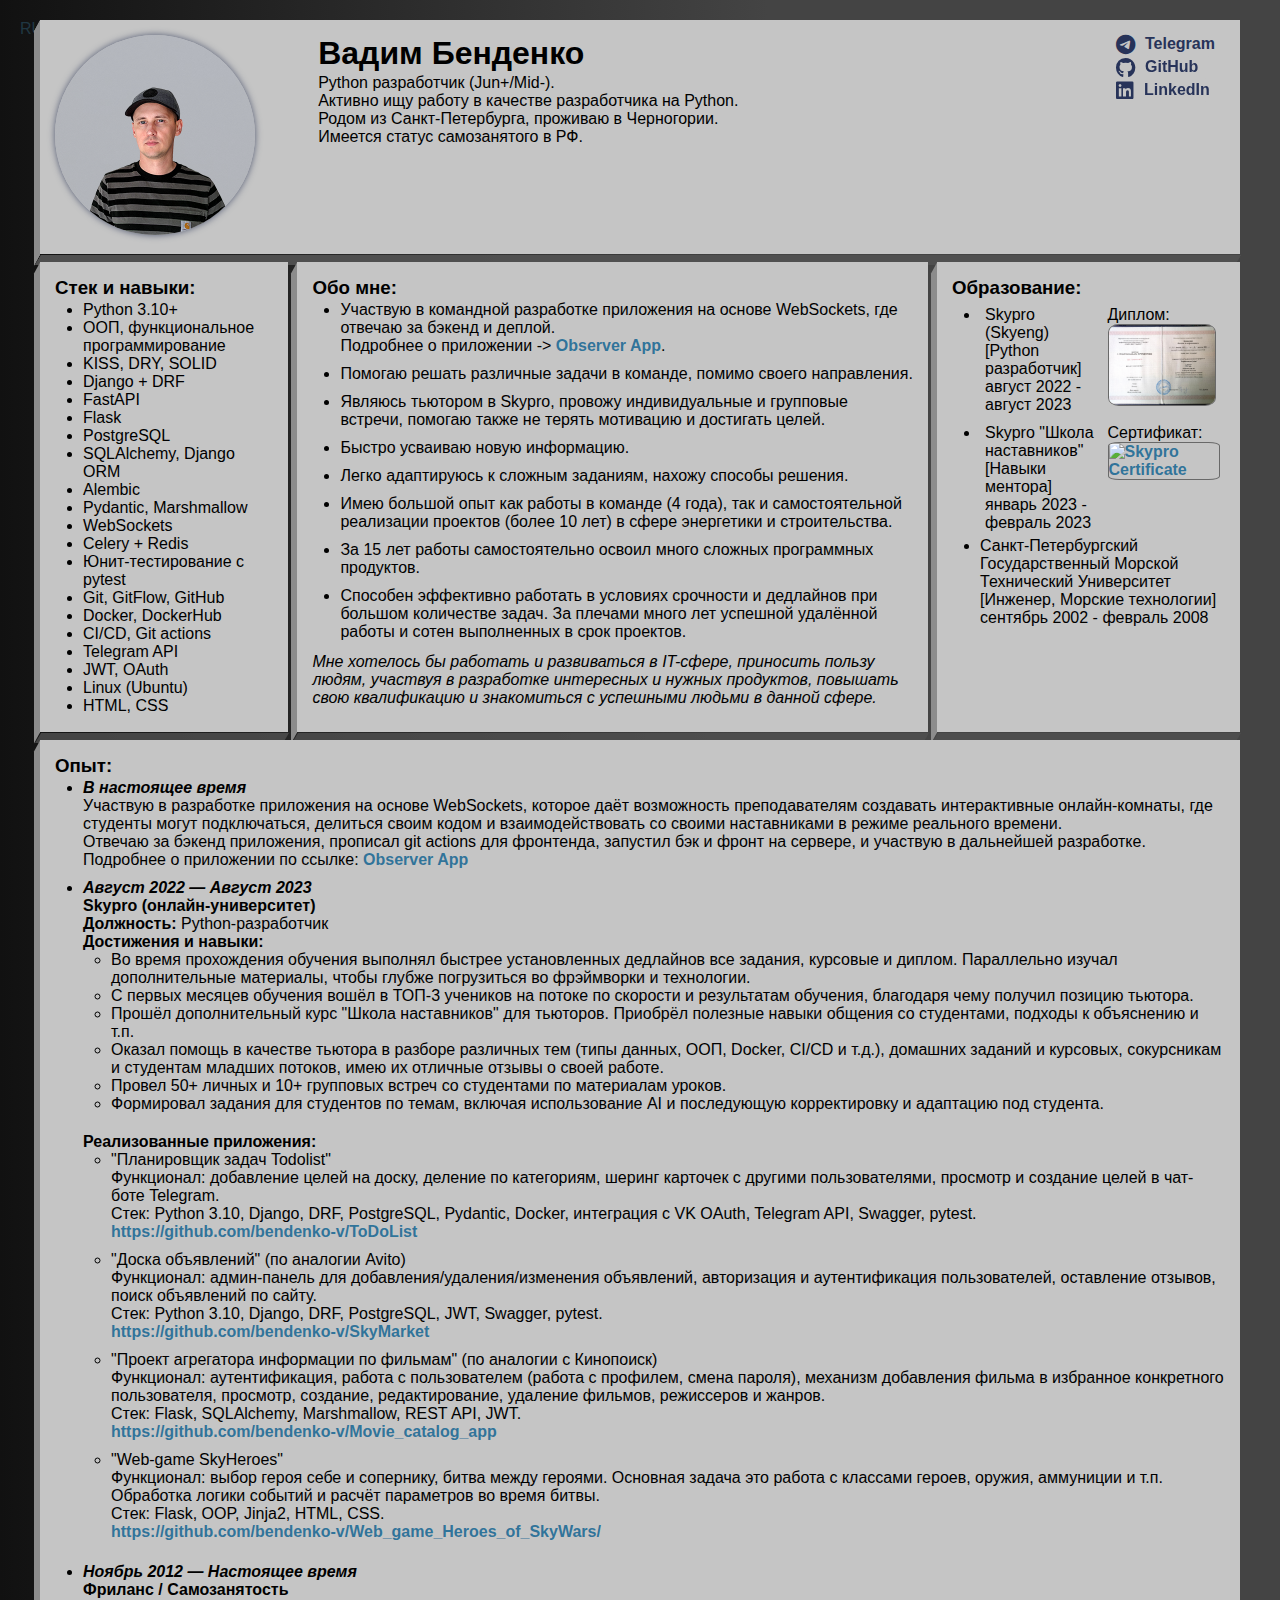
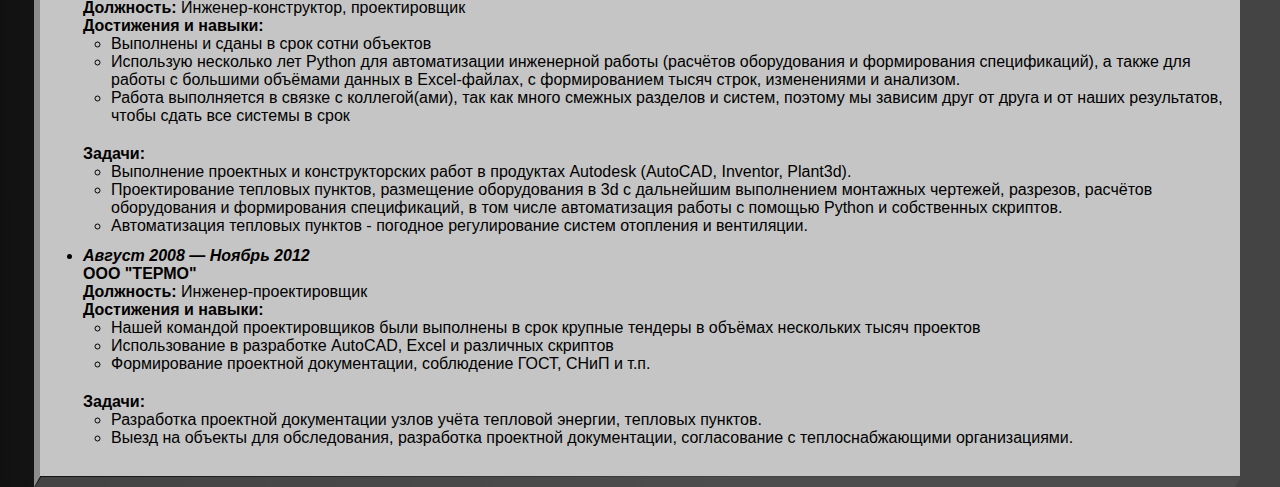
==== index.html @ cf22475b "Some changes" ====
<!DOCTYPE html>
<html lang="ru">
<head>
    <meta charset="UTF-8">
    <meta name="viewport" content="width=device-width, initial-scale=1.0">
    <link rel="stylesheet" href="https://cdnjs.cloudflare.com/ajax/libs/font-awesome/6.4.2/css/all.min.css">
    <link rel="stylesheet" href="static/styles.css">
    <title>Резюме / Вадим Бенденко</title>
</head>
<body>
<div class="language-links">
    RU | <a href="index_en.html">EN</a>
</div>
<div style="height: 20px"></div>
<div class="container">
    <div class="row">
        <div class="box photo">
            <img src="ava.png" class="round-photo" alt="Avatar">
        </div>
        <div class="box name">
            <h1>Вадим Бенденко</h1>
            <p>
                Python разработчик (Jun+/Mid-).<br>
                Активно ищу работу в качестве разработчика на Python.<br>
                Родом из Санкт-Петербурга, проживаю в Черногории.<br>
                Имеется статус самозанятого в РФ.
            </p>
        </div>
        <div class="box contacts">
            <a href="https://t.me/smopuim" class="link_style">
                <i class="fab fa-telegram"></i><span>Telegram</span>
                <svg viewBox="0 2 63 37">
                    <path d="M6.9739 30.8153H63.0244C65.5269 30.8152 75.5358 -3.68471 35.4998 2.81531C-16.1598 11.2025 0.894099 33.9766 26.9922 34.3153C104.062 35.3153 54.5169 -6.68469 23.489 9.31527"/>
                </svg>
            </a>
            <a href="https://github.com/bendenko-v" class="link_style">
                <i class="fab fa-github"></i><span>GitHub</span>
                <svg viewBox="0 2 68 38">
                    <path d="M6.9739 30.8153H63.0244C65.5269 30.8152 75.5358 -3.68471 35.4998 2.81531C-16.1598 11.2025 0.894099 33.9766 26.9922 34.3153C104.062 35.3153 54.5169 -6.68469 23.489 9.31527"/>
                </svg>
            </a>
            <a href="https://linkedin.com/in/vadim-bendenko" class="link_style">
                <i class="fab fa-linkedin"></i><span>LinkedIn</span>
                <svg viewBox="0 2 68 38">
                    <path d="M6.9739 30.8153H63.0244C65.5269 30.8152 75.5358 -3.68471 35.4998 2.81531C-16.1598 11.2025 0.894099 33.9766 26.9922 34.3153C104.062 35.3153 54.5169 -6.68469 23.489 9.31527"/>
                </svg>
            </a>
        </div>
    </div>
    <div class="row">
        <div class="box_separate" style="flex: 20%">
            <h3>Стек и навыки:</h3>
            <ul>
                <li>Python 3.10+</li>
                <li>ООП, функциональное программирование</li>
                <li>KISS, DRY, SOLID</li>
                <li>Django + DRF</li>
                <li>FastAPI</li>
                <li>Flask</li>
                <li>PostgreSQL</li>
                <li>SQLAlchemy, Django ORM</li>
                <li>Alembic</li>
                <li>Pydantic, Marshmallow</li>
                <li>WebSockets</li>
                <li>Celery + Redis</li>
                <li>Юнит-тестирование с pytest</li>
                <li>Git, GitFlow, GitHub</li>
                <li>Docker, DockerHub</li>
                <li>CI/CD, Git actions</li>
                <li>Telegram API</li>
                <li>JWT, OAuth</li>
                <li>Linux (Ubuntu)</li>
                <li>HTML, CSS</li>
            </ul>
        </div>
        <div class="box_separate" style="flex: 55%">
            <h3>Обо мне:</h3>
            <ul>
                <li class="li_padding">
                    Участвую в командной разработке приложения на основе WebSockets, где отвечаю за бэкенд и деплой.<br>
                    Подробнее о приложении -> <a href="https://observer-app.pro/">Observer App</a>.
                </li>
                <li class="li_padding">
                    Помогаю решать различные задачи в команде, помимо своего направления.
                </li>
                <li class="li_padding">
                    Являюсь тьютором в Skypro, провожу индивидуальные и групповые встречи, помогаю также не терять
                    мотивацию и достигать целей.
                </li>
                <li class="li_padding">
                    Быстро усваиваю новую информацию.
                </li>
                <li class="li_padding">
                    Легко адаптируюсь к сложным заданиям, нахожу способы решения.
                </li>
                <li class="li_padding">
                    Имею большой опыт как работы в команде (4 года), так и самостоятельной реализации проектов (более 10
                    лет) в сфере энергетики и строительства.
                </li>
                <li class="li_padding">
                    За 15 лет работы самостоятельно освоил много сложных программных продуктов.
                </li>
                <li class="li_padding">
                    Способен эффективно работать в условиях срочности и дедлайнов при большом количестве задач. За
                    плечами много лет успешной удалённой работы и сотен выполненных в срок проектов.
                </li>
            </ul>
            <em>
                Мне хотелось бы работать и развиваться в IT-сфере, приносить пользу людям, участвуя в
                разработке интересных и нужных продуктов, повышать свою квалификацию и знакомиться с
                успешными людьми в данной сфере.
            </em>
        </div>
        <div class="box_separate" style="flex: 25%">
            <h3>Образование:</h3>
            <ul>
                <li>
                    <div class="row">
                        <div class="box_info">
                            Skypro (Skyeng)<br>[Python разработчик]<br>август 2022 - август 2023
                        </div>
                        <div class="box_info">
                            Диплом:<br>
                            <a href="Skypro_diploma.jpg">
                                <img class="image_container" src="Skypro_diploma.jpg" height="80" alt="Skypro Diploma">
                            </a>
                        </div>
                    </div>
                </li>
                <li>
                    <div class="row">
                        <div class="box_info">
                            Skypro "Школа наставников"<br>[Навыки ментора]<br>январь 2023 - февраль 2023
                        </div>
                        <div class="box_info">
                            Сертификат:<br>
                            <a href="https://skills-s3-prod.s3.eu-central-1.amazonaws.com/d4e0fc65d988daeaf043a4cd13c93b96.png">
                                <img class="image_container"
                                     src="https://skills-s3-prod.s3.eu-central-1.amazonaws.com/d4e0fc65d988daeaf043a4cd13c93b96.png"
                                     height="80" alt="Skypro Certificate">
                            </a>
                        </div>
                    </div>
                </li>
                <li>
                    Санкт-Петербургский Государственный Морской Технический Университет<br>[Инженер, Морские технологии]<br>
                    сентябрь 2002 - февраль 2008
                </li>
            </ul>
        </div>
    </div>
    <div class="row">
        <div class="box_separate">
            <h3>Опыт:</h3>
            <ul>
                <li class="li_padding">
                    <strong><em>В настоящее время</em></strong><br>
                    Участвую в разработке приложения на основе WebSockets, которое даёт возможность преподавателям
                    создавать интерактивные онлайн-комнаты, где студенты могут подключаться, делиться своим кодом и
                    взаимодействовать со своими наставниками в режиме реального времени.<br>
                    Отвечаю за бэкенд приложения, прописал git actions для фронтенда, запустил бэк и фронт на сервере,
                    и участвую в дальнейшей разработке. Подробнее о приложении по ссылке:
                    <a href="https://observer-app.pro/">Observer App</a>
                </li>
                <li class="li_padding">
                    <strong><em>Август 2022 — Август 2023</em></strong><br>
                    <strong>Skypro (онлайн-университет)</strong><br>
                    <strong>Должность:</strong> Python-разработчик<br>
                    <strong>Достижения и навыки:</strong>
                    <ul>
                        <li>
                            Во время прохождения обучения выполнял быстрее установленных дедлайнов все задания, курсовые
                            и диплом. Параллельно изучал дополнительные материалы, чтобы глубже погрузиться во
                            фрэймворки и технологии.
                        </li>
                        <li>
                            С первых месяцев обучения вошёл в ТОП-3 учеников на потоке по скорости и результатам
                            обучения, благодаря чему получил позицию тьютора.
                        </li>
                        <li>
                            Прошёл дополнительный курс "Школа наставников" для тьюторов. Приобрёл полезные навыки
                            общения со студентами, подходы к объяснению и т.п.
                        </li>
                        <li>
                            Оказал помощь в качестве тьютора в разборе различных тем (типы данных, ООП, Docker, CI/CD и
                            т.д.), домашних заданий и курсовых, сокурсникам и студентам младших потоков, имею их
                            отличные отзывы о своей работе.
                        </li>
                        <li>
                            Провел 50+ личных и 10+ групповых встреч со студентами по материалам уроков.
                        </li>
                        <li>
                            Формировал задания для студентов по темам, включая использование AI и последующую
                            корректировку и адаптацию под студента.
                        </li>
                    </ul>
                    <br>
                    <strong>Реализованные приложения:</strong>
                    <ul>
                        <li class="li_padding">"Планировщик задач Todolist"<br>
                            Функционал: добавление целей на доску, деление по категориям, шеринг карточек с
                            другими пользователями, просмотр и создание целей в чат-боте Telegram.<br>
                            Стек: Python 3.10, Django, DRF, PostgreSQL, Pydantic, Docker, интеграция с VK OAuth,
                            Telegram API, Swagger, pytest.<br>
                            <a href="https://github.com/bendenko-v/ToDoList">https://github.com/bendenko-v/ToDoList</a>
                        </li>
                        <li class="li_padding">"Доска объявлений" (по аналогии Avito)<br>
                            Функционал: админ-панель для добавления/удаления/изменения объявлений, авторизация
                            и аутентификация пользователей, оставление отзывов, поиск объявлений по сайту.<br>
                            Стек: Python 3.10, Django, DRF, PostgreSQL, JWT, Swagger, pytest.<br>
                            <a href="https://github.com/bendenko-v/SkyMarket">https://github.com/bendenko-v/SkyMarket</a>
                        </li>
                        <li class="li_padding">"Проект агрегатора информации по фильмам" (по аналогии с Кинопоиск)<br>
                            Функционал: аутентификация, работа с пользователем (работа с профилем, смена пароля),
                            механизм добавления фильма в избранное конкретного пользователя, просмотр, создание,
                            редактирование, удаление фильмов, режиссеров и жанров.<br>
                            Стек: Flask, SQLAlchemy, Marshmallow, REST API, JWT.<br>
                            <a href="https://github.com/bendenko-v/Movie_catalog_app">https://github.com/bendenko-v/Movie_catalog_app</a>
                        </li>
                        <li class="li_padding">"Web-game SkyHeroes"<br>
                            Функционал: выбор героя себе и сопернику, битва между героями. Основная задача это работа с
                            классами героев, оружия, аммуниции и т.п. Обработка логики событий и расчёт параметров во
                            время битвы.<br>
                            Стек: Flask, OOP, Jinja2, HTML, CSS.<br>
                            <a href="https://github.com/bendenko-v/Web_game_Heroes_of_SkyWars/">https://github.com/bendenko-v/Web_game_Heroes_of_SkyWars/</a>
                        </li>
                    </ul>
                </li>
                <li class="li_padding">
                    <strong><em>Ноябрь 2012 — Настоящее время</em></strong><br>
                    <strong>Фриланс / Самозанятость</strong><br>
                    <strong>Должность:</strong> Инженер-конструктор, проектировщик<br>
                    <strong>Достижения и навыки:</strong>
                    <ul>
                        <li>
                            Выполнены и сданы в срок сотни объектов
                        </li>
                        <li>
                            Использую несколько лет Python для автоматизации инженерной работы (расчётов оборудования и
                            формирования спецификаций), а также для работы с большими объёмами данных в Excel-файлах, с
                            формированием тысяч строк, изменениями и анализом.
                        </li>
                        <li>
                            Работа выполняется в связке с коллегой(ами), так как много смежных разделов и систем,
                            поэтому мы зависим друг от друга и от наших результатов, чтобы сдать все системы в срок
                        </li>
                    </ul>
                    <br>
                    <strong>Задачи:</strong>
                    <ul>
                        <li>
                            Выполнение проектных и конструкторских работ в продуктах Autodesk (AutoCAD, Inventor,
                            Plant3d).
                        </li>
                        <li>
                            Проектирование тепловых пунктов, размещение оборудования в 3d с дальнейшим
                            выполнением монтажных чертежей, разрезов, расчётов оборудования и формирования
                            спецификаций, в том числе автоматизация работы с помощью Python и собственных
                            скриптов.
                        </li>
                        <li>
                            Автоматизация тепловых пунктов - погодное регулирование систем отопления и
                            вентиляции.
                        </li>
                    </ul>
                </li>
                <li class="li_padding">
                    <strong><em>Август 2008 — Ноябрь 2012</em></strong><br>
                    <strong>ООО "ТЕРМО"</strong><br>
                    <strong>Должность:</strong> Инженер-проектировщик<br>
                    <strong>Достижения и навыки:</strong>
                    <ul>
                        <li>
                            Нашей командой проектировщиков были выполнены в срок крупные тендеры в объёмах нескольких
                            тысяч проектов
                        </li>
                        <li>
                            Использование в разработке AutoCAD, Excel и различных скриптов
                        </li>
                        <li>
                            Формирование проектной документации, соблюдение ГОСТ, СНиП и т.п.
                        </li>
                    </ul>
                    <br>
                    <strong>Задачи:</strong>
                    <ul>
                        <li>
                            Разработка проектной документации узлов учёта тепловой энергии, тепловых пунктов.
                        </li>
                        <li>
                            Выезд на объекты для обследования, разработка проектной документации, согласование с
                            теплоснабжающими организациями.
                        </li>
                    </ul>
                </li>
            </ul>
        </div>
    </div>
    <!--    <div class="row">-->
    <!--        <div class="box_separate">1</div>-->
    <!--        <div class="box_separate">2</div>-->
    <!--        <div class="box_separate">3</div>-->
    <!--        <div class="box_separate">4</div>-->
    <!--    </div>-->
</div>
</body>
</html>
---- static/styles.css ----
html, body {
    height: 100%;
    margin: 0;
    padding: 0;
}

body {
    background-image: linear-gradient(0.25turn, #111111 0%, #444444 60%);
    font-family: 'Roboto', sans-serif;
}

body > * {
    flex: 1;
    height: 100%;
}

h1, h2, h3, p, ul {
    margin: 0;
    padding-bottom: 2px;
}

a {
    text-decoration: none;
    color: rgba(7, 94, 143, 0.8);
    font-weight: bold;
}

li {
    margin-left: -12px;
}

.li_padding {
    padding-bottom: 10px;
}

.container {
    display: flex;
    flex-direction: column;
    width: 1200px;
    margin: 0 auto;
    row-gap: 8px;
}

.row {
    display: flex;
    position: relative;
}

/* Create the 3D shadow effect using box shadows */
.box::before, .box_separate::before {
    position: absolute;
    width: 6px;
    margin-top: 6px;
    top: 0;
    left: -6px;
    background: #8c8c8c;
    content: "";
    display: block;
    transform: skew(0deg, -61deg);
    height: 100%;
}

.box:after, .box_separate:after {
    position: absolute;
    width: 100%;
    margin-top: 0;
    bottom: -11px;
    left: -2px;
    background: rgba(80, 80, 80, 0.8);
    content: "";
    display: block;
    transform: skew(-31deg, 0deg);
    height: 10px;
}

/* Adjust the brightness on hover */
.box:hover::before,
.box_separate:hover::before,
.box:hover:after,
.box_separate:hover:after {
    filter: brightness(1.2);
}

/* Style the boxes */
.box {
    flex: 1;
    padding: 15px;
    background-color: rgb(197, 197, 197);
}

.box_separate {
    flex: 1;
    padding: 15px;
    margin-right: 9px;
    background-color: rgb(197, 197, 197);
    position: relative;
}

.row .box_separate:last-child {
    margin-right: 0;
}

.box_info {
    flex: 1;
    padding: 5px;
    background-color: rgb(197, 197, 197);
}

.photo {
    flex: 20%;
}

.name {
    flex: 65%;
}

.round-photo {
    border-radius: 50%;
    width: 200px;
    height: 200px;
    box-shadow: 0 0 7px rgb(79, 87, 112);
    transition: filter 0.3s;
}

.round-photo:hover {
    filter: drop-shadow(3px 3px 7px rgba(75, 75, 75, 0.8));
}

.contacts a {
    display: flex;
    text-decoration: none;
    color: rgb(39, 51, 89);
    font-weight: bold;
    text-align: left;
    position: relative;
    margin: 0 var(--spacing, 0px);
    transition: margin .25s;
}

.link_style i {
    margin: 0 10px 3px;
    font-size: 20px;
}

.link_style span {
    display: inline-block;
    width: 80px;
}

svg {
    width: 90px;
    height: 40px;
    position: absolute;
    left: 50%;
    bottom: 0;
    transform: translate(-40%, 7px) translateZ(0);
    fill: none;
    stroke: var(--stroke, rgb(197, 197, 197));
    stroke-linecap: round;
    stroke-width: 2px;
    stroke-dasharray: var(--offset, 69px) 278px;
    stroke-dashoffset: 361px;
    transition: stroke .25s ease var(--stroke-delay, 0s), stroke-dasharray .35s;
}

svg:hover {
    --spacing: 4px;
    --stroke: rgba(14, 58, 84, 0.8);
    --stroke-delay: .1s;
    --offset: 180px;
}

.language-links {
    position: absolute;
    color: rgba(35, 65, 80, 0.8);
    top: 20px;
    left: 20px;
}

.language-links a {
    text-decoration: none;
    color: rgba(188, 227, 255, 0.89);
}

.image_container {
    border: dimgrey solid 1px;
    border-radius: 10%;
}
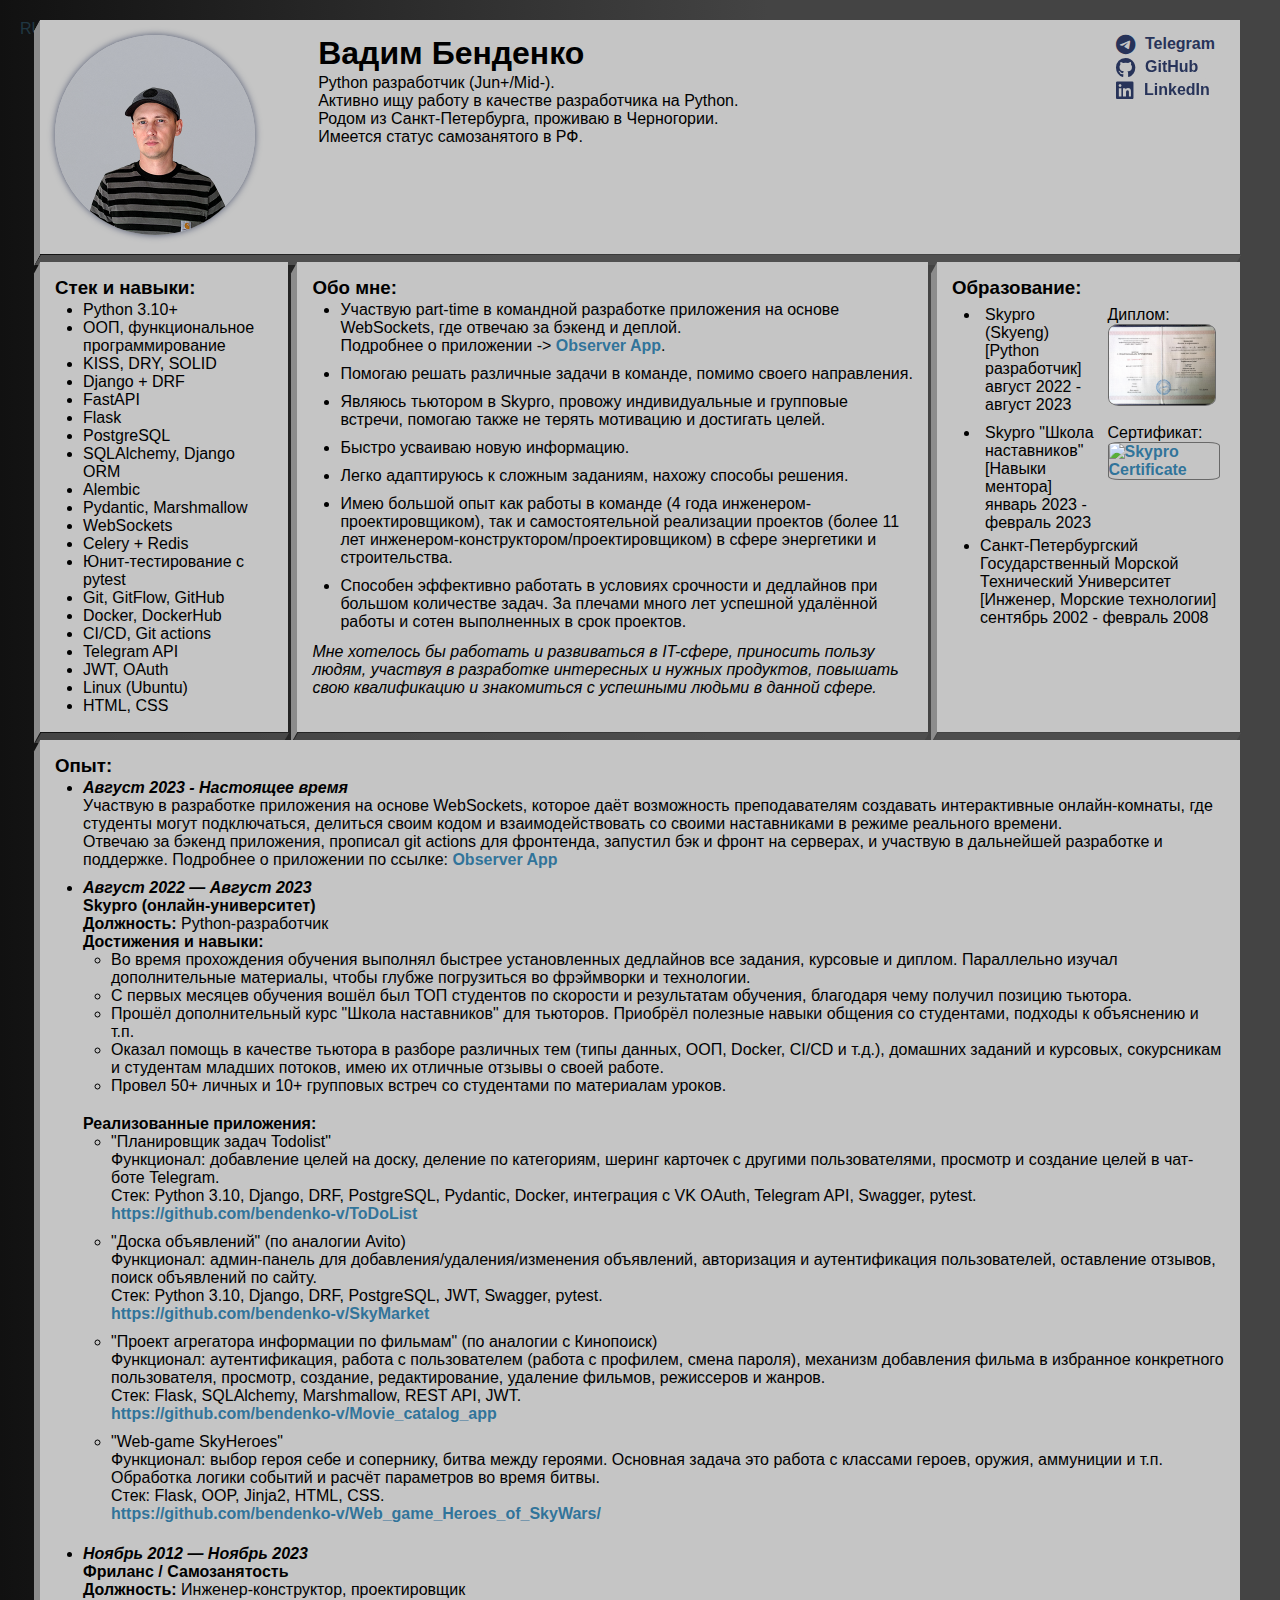
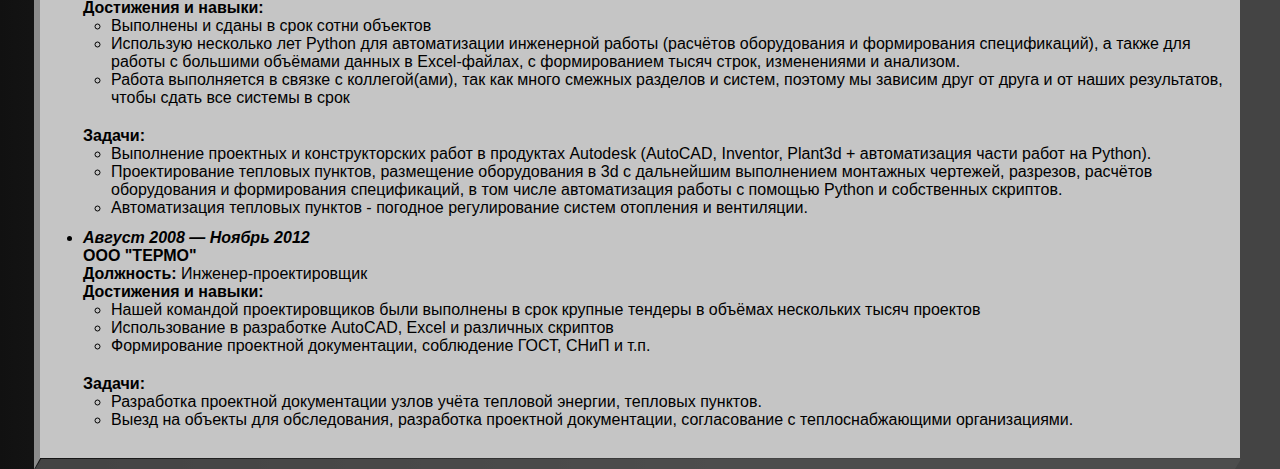
==== commit 429b313c: "Some changes" ====
--- a/index.html
+++ b/index.html
@@ -77,7 +77,7 @@
             <h3>Обо мне:</h3>
             <ul>
                 <li class="li_padding">
-                    Участвую в командной разработке приложения на основе WebSockets, где отвечаю за бэкенд и деплой.<br>
+                    Участвую part-time в командной разработке приложения на основе WebSockets, где отвечаю за бэкенд и деплой.<br>
                     Подробнее о приложении -> <a href="https://observer-app.pro/">Observer App</a>.
                 </li>
                 <li class="li_padding">
@@ -94,11 +94,8 @@
                     Легко адаптируюсь к сложным заданиям, нахожу способы решения.
                 </li>
                 <li class="li_padding">
-                    Имею большой опыт как работы в команде (4 года), так и самостоятельной реализации проектов (более 10
-                    лет) в сфере энергетики и строительства.
-                </li>
-                <li class="li_padding">
-                    За 15 лет работы самостоятельно освоил много сложных программных продуктов.
+                    Имею большой опыт как работы в команде (4 года инженером-проектировщиком), так и самостоятельной реализации проектов (более 11
+                    лет инженером-конструктором/проектировщиком) в сфере энергетики и строительства.
                 </li>
                 <li class="li_padding">
                     Способен эффективно работать в условиях срочности и дедлайнов при большом количестве задач. За
@@ -154,12 +151,12 @@
             <h3>Опыт:</h3>
             <ul>
                 <li class="li_padding">
-                    <strong><em>В настоящее время</em></strong><br>
+                    <strong><em>Август 2023 - Настоящее время</em></strong><br>
                     Участвую в разработке приложения на основе WebSockets, которое даёт возможность преподавателям
                     создавать интерактивные онлайн-комнаты, где студенты могут подключаться, делиться своим кодом и
                     взаимодействовать со своими наставниками в режиме реального времени.<br>
-                    Отвечаю за бэкенд приложения, прописал git actions для фронтенда, запустил бэк и фронт на сервере,
-                    и участвую в дальнейшей разработке. Подробнее о приложении по ссылке:
+                    Отвечаю за бэкенд приложения, прописал git actions для фронтенда, запустил бэк и фронт на серверах,
+                    и участвую в дальнейшей разработке и поддержке. Подробнее о приложении по ссылке:
                     <a href="https://observer-app.pro/">Observer App</a>
                 </li>
                 <li class="li_padding">
@@ -174,7 +171,7 @@
                             фрэймворки и технологии.
                         </li>
                         <li>
-                            С первых месяцев обучения вошёл в ТОП-3 учеников на потоке по скорости и результатам
+                            С первых месяцев обучения вошёл был ТОП студентов по скорости и результатам
                             обучения, благодаря чему получил позицию тьютора.
                         </li>
                         <li>
@@ -188,10 +185,6 @@
                         </li>
                         <li>
                             Провел 50+ личных и 10+ групповых встреч со студентами по материалам уроков.
-                        </li>
-                        <li>
-                            Формировал задания для студентов по темам, включая использование AI и последующую
-                            корректировку и адаптацию под студента.
                         </li>
                     </ul>
                     <br>
@@ -227,7 +220,7 @@
                     </ul>
                 </li>
                 <li class="li_padding">
-                    <strong><em>Ноябрь 2012 — Настоящее время</em></strong><br>
+                    <strong><em>Ноябрь 2012 — Ноябрь 2023</em></strong><br>
                     <strong>Фриланс / Самозанятость</strong><br>
                     <strong>Должность:</strong> Инженер-конструктор, проектировщик<br>
                     <strong>Достижения и навыки:</strong>
@@ -250,7 +243,7 @@
                     <ul>
                         <li>
                             Выполнение проектных и конструкторских работ в продуктах Autodesk (AutoCAD, Inventor,
-                            Plant3d).
+                            Plant3d + автоматизация части работ на Python).
                         </li>
                         <li>
                             Проектирование тепловых пунктов, размещение оборудования в 3d с дальнейшим
@@ -296,12 +289,6 @@
             </ul>
         </div>
     </div>
-    <!--    <div class="row">-->
-    <!--        <div class="box_separate">1</div>-->
-    <!--        <div class="box_separate">2</div>-->
-    <!--        <div class="box_separate">3</div>-->
-    <!--        <div class="box_separate">4</div>-->
-    <!--    </div>-->
 </div>
 </body>
 </html>
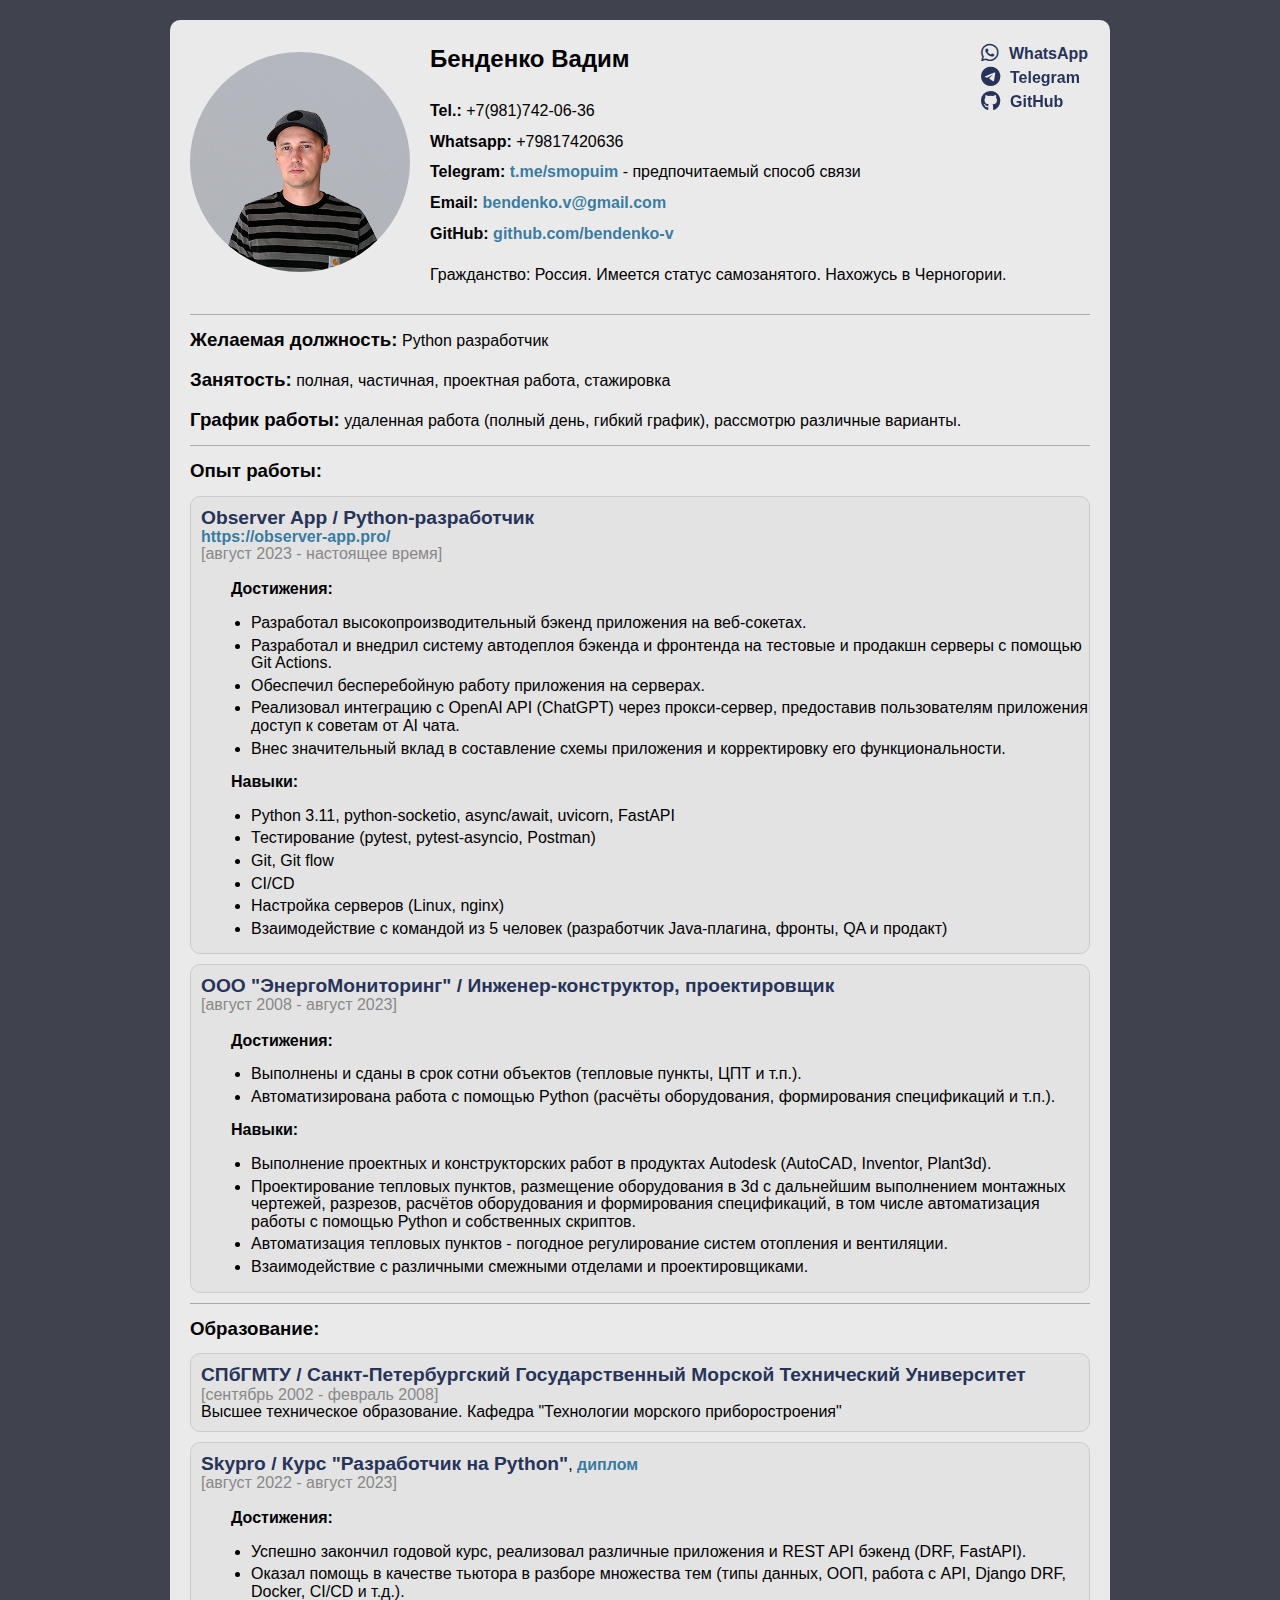
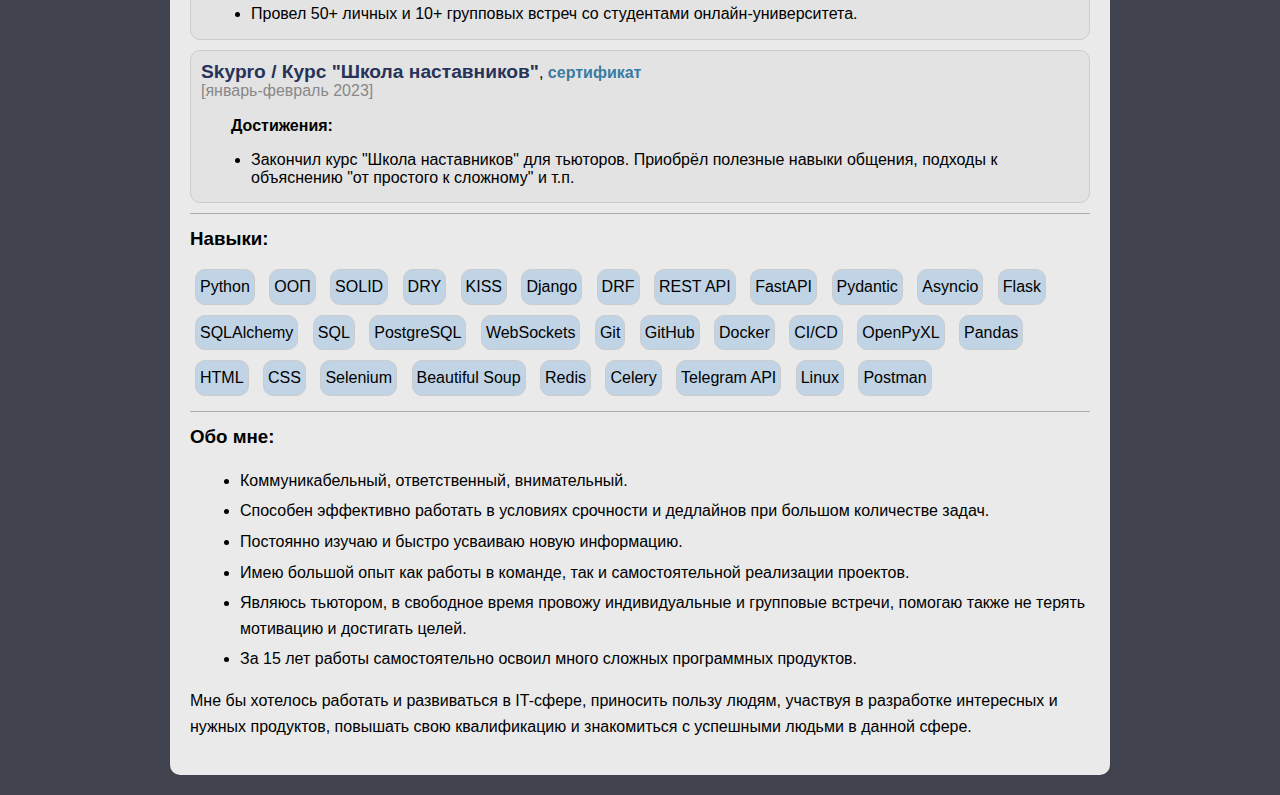
==== commit 830f6541: "CV changed" ====
--- a/index.html
+++ b/index.html
@@ -8,25 +8,31 @@
     <title>Резюме / Вадим Бенденко</title>
 </head>
 <body>
-<div class="language-links">
-    RU | <a href="index_en.html">EN</a>
-</div>
-<div style="height: 20px"></div>
 <div class="container">
-    <div class="row">
-        <div class="box photo">
-            <img src="ava.png" class="round-photo" alt="Avatar">
-        </div>
-        <div class="box name">
-            <h1>Вадим Бенденко</h1>
+    <div class="profile">
+        <img src="ava.png">
+        <div class="contact">
+            <h2><strong>Бенденко Вадим</strong></h2>
+            <ul class="info">
+                <li><strong>Tel.:</strong> +7(981)742-06-36</li>
+                <li><strong>Whatsapp:</strong> +79817420636</li>
+                <li><strong>Telegram:</strong> <a href="https://t.me/smopuim">t.me/smopuim</a> - предпочитаемый способ
+                    связи
+                </li>
+                <li><strong>Email:</strong> <a href="mailto:bendenko.v@gmail.com">bendenko.v@gmail.com</a></li>
+                <li><strong>GitHub:</strong> <a href="https://github.com/bendenko-v">github.com/bendenko-v</a></li>
+            </ul>
             <p>
-                Python разработчик (Jun+/Mid-).<br>
-                Активно ищу работу в качестве разработчика на Python.<br>
-                Родом из Санкт-Петербурга, проживаю в Черногории.<br>
-                Имеется статус самозанятого в РФ.
+                Гражданство: Россия. Имеется статус самозанятого. Нахожусь в Черногории.
             </p>
         </div>
-        <div class="box contacts">
+        <div class="contacts">
+            <a href="https://wa.me/79817420636" class="link_style">
+                <i class="fab fa-whatsapp"></i><span>WhatsApp</span>
+                <svg viewBox="0 2 63 37">
+                    <path d="M6.9739 30.8153H63.0244C65.5269 30.8152 75.5358 -3.68471 35.4998 2.81531C-16.1598 11.2025 0.894099 33.9766 26.9922 34.3153C104.062 35.3153 54.5169 -6.68469 23.489 9.31527"/>
+                </svg>
+            </a>
             <a href="https://t.me/smopuim" class="link_style">
                 <i class="fab fa-telegram"></i><span>Telegram</span>
                 <svg viewBox="0 2 63 37">
@@ -39,255 +45,157 @@
                     <path d="M6.9739 30.8153H63.0244C65.5269 30.8152 75.5358 -3.68471 35.4998 2.81531C-16.1598 11.2025 0.894099 33.9766 26.9922 34.3153C104.062 35.3153 54.5169 -6.68469 23.489 9.31527"/>
                 </svg>
             </a>
-            <a href="https://linkedin.com/in/vadim-bendenko" class="link_style">
-                <i class="fab fa-linkedin"></i><span>LinkedIn</span>
-                <svg viewBox="0 2 68 38">
-                    <path d="M6.9739 30.8153H63.0244C65.5269 30.8152 75.5358 -3.68471 35.4998 2.81531C-16.1598 11.2025 0.894099 33.9766 26.9922 34.3153C104.062 35.3153 54.5169 -6.68469 23.489 9.31527"/>
-                </svg>
-            </a>
         </div>
     </div>
-    <div class="row">
-        <div class="box_separate" style="flex: 20%">
-            <h3>Стек и навыки:</h3>
-            <ul>
-                <li>Python 3.10+</li>
-                <li>ООП, функциональное программирование</li>
-                <li>KISS, DRY, SOLID</li>
-                <li>Django + DRF</li>
-                <li>FastAPI</li>
-                <li>Flask</li>
-                <li>PostgreSQL</li>
-                <li>SQLAlchemy, Django ORM</li>
-                <li>Alembic</li>
-                <li>Pydantic, Marshmallow</li>
-                <li>WebSockets</li>
-                <li>Celery + Redis</li>
-                <li>Юнит-тестирование с pytest</li>
-                <li>Git, GitFlow, GitHub</li>
-                <li>Docker, DockerHub</li>
-                <li>CI/CD, Git actions</li>
-                <li>Telegram API</li>
-                <li>JWT, OAuth</li>
-                <li>Linux (Ubuntu)</li>
-                <li>HTML, CSS</li>
-            </ul>
-        </div>
-        <div class="box_separate" style="flex: 55%">
-            <h3>Обо мне:</h3>
-            <ul>
-                <li class="li_padding">
-                    Участвую part-time в командной разработке приложения на основе WebSockets, где отвечаю за бэкенд и деплой.<br>
-                    Подробнее о приложении -> <a href="https://observer-app.pro/">Observer App</a>.
-                </li>
-                <li class="li_padding">
-                    Помогаю решать различные задачи в команде, помимо своего направления.
-                </li>
-                <li class="li_padding">
-                    Являюсь тьютором в Skypro, провожу индивидуальные и групповые встречи, помогаю также не терять
-                    мотивацию и достигать целей.
-                </li>
-                <li class="li_padding">
-                    Быстро усваиваю новую информацию.
-                </li>
-                <li class="li_padding">
-                    Легко адаптируюсь к сложным заданиям, нахожу способы решения.
-                </li>
-                <li class="li_padding">
-                    Имею большой опыт как работы в команде (4 года инженером-проектировщиком), так и самостоятельной реализации проектов (более 11
-                    лет инженером-конструктором/проектировщиком) в сфере энергетики и строительства.
-                </li>
-                <li class="li_padding">
-                    Способен эффективно работать в условиях срочности и дедлайнов при большом количестве задач. За
-                    плечами много лет успешной удалённой работы и сотен выполненных в срок проектов.
-                </li>
-            </ul>
-            <em>
-                Мне хотелось бы работать и развиваться в IT-сфере, приносить пользу людям, участвуя в
-                разработке интересных и нужных продуктов, повышать свою квалификацию и знакомиться с
-                успешными людьми в данной сфере.
-            </em>
-        </div>
-        <div class="box_separate" style="flex: 25%">
-            <h3>Образование:</h3>
-            <ul>
-                <li>
-                    <div class="row">
-                        <div class="box_info">
-                            Skypro (Skyeng)<br>[Python разработчик]<br>август 2022 - август 2023
-                        </div>
-                        <div class="box_info">
-                            Диплом:<br>
-                            <a href="Skypro_diploma.jpg">
-                                <img class="image_container" src="Skypro_diploma.jpg" height="80" alt="Skypro Diploma">
-                            </a>
-                        </div>
-                    </div>
-                </li>
-                <li>
-                    <div class="row">
-                        <div class="box_info">
-                            Skypro "Школа наставников"<br>[Навыки ментора]<br>январь 2023 - февраль 2023
-                        </div>
-                        <div class="box_info">
-                            Сертификат:<br>
-                            <a href="https://skills-s3-prod.s3.eu-central-1.amazonaws.com/d4e0fc65d988daeaf043a4cd13c93b96.png">
-                                <img class="image_container"
-                                     src="https://skills-s3-prod.s3.eu-central-1.amazonaws.com/d4e0fc65d988daeaf043a4cd13c93b96.png"
-                                     height="80" alt="Skypro Certificate">
-                            </a>
-                        </div>
-                    </div>
-                </li>
-                <li>
-                    Санкт-Петербургский Государственный Морской Технический Университет<br>[Инженер, Морские технологии]<br>
-                    сентябрь 2002 - февраль 2008
-                </li>
-            </ul>
-        </div>
-    </div>
-    <div class="row">
-        <div class="box_separate">
-            <h3>Опыт:</h3>
-            <ul>
-                <li class="li_padding">
-                    <strong><em>Август 2023 - Настоящее время</em></strong><br>
-                    Участвую в разработке приложения на основе WebSockets, которое даёт возможность преподавателям
-                    создавать интерактивные онлайн-комнаты, где студенты могут подключаться, делиться своим кодом и
-                    взаимодействовать со своими наставниками в режиме реального времени.<br>
-                    Отвечаю за бэкенд приложения, прописал git actions для фронтенда, запустил бэк и фронт на серверах,
-                    и участвую в дальнейшей разработке и поддержке. Подробнее о приложении по ссылке:
-                    <a href="https://observer-app.pro/">Observer App</a>
-                </li>
-                <li class="li_padding">
-                    <strong><em>Август 2022 — Август 2023</em></strong><br>
-                    <strong>Skypro (онлайн-университет)</strong><br>
-                    <strong>Должность:</strong> Python-разработчик<br>
-                    <strong>Достижения и навыки:</strong>
-                    <ul>
-                        <li>
-                            Во время прохождения обучения выполнял быстрее установленных дедлайнов все задания, курсовые
-                            и диплом. Параллельно изучал дополнительные материалы, чтобы глубже погрузиться во
-                            фрэймворки и технологии.
-                        </li>
-                        <li>
-                            С первых месяцев обучения вошёл был ТОП студентов по скорости и результатам
-                            обучения, благодаря чему получил позицию тьютора.
-                        </li>
-                        <li>
-                            Прошёл дополнительный курс "Школа наставников" для тьюторов. Приобрёл полезные навыки
-                            общения со студентами, подходы к объяснению и т.п.
-                        </li>
-                        <li>
-                            Оказал помощь в качестве тьютора в разборе различных тем (типы данных, ООП, Docker, CI/CD и
-                            т.д.), домашних заданий и курсовых, сокурсникам и студентам младших потоков, имею их
-                            отличные отзывы о своей работе.
-                        </li>
-                        <li>
-                            Провел 50+ личных и 10+ групповых встреч со студентами по материалам уроков.
-                        </li>
-                    </ul>
-                    <br>
-                    <strong>Реализованные приложения:</strong>
-                    <ul>
-                        <li class="li_padding">"Планировщик задач Todolist"<br>
-                            Функционал: добавление целей на доску, деление по категориям, шеринг карточек с
-                            другими пользователями, просмотр и создание целей в чат-боте Telegram.<br>
-                            Стек: Python 3.10, Django, DRF, PostgreSQL, Pydantic, Docker, интеграция с VK OAuth,
-                            Telegram API, Swagger, pytest.<br>
-                            <a href="https://github.com/bendenko-v/ToDoList">https://github.com/bendenko-v/ToDoList</a>
-                        </li>
-                        <li class="li_padding">"Доска объявлений" (по аналогии Avito)<br>
-                            Функционал: админ-панель для добавления/удаления/изменения объявлений, авторизация
-                            и аутентификация пользователей, оставление отзывов, поиск объявлений по сайту.<br>
-                            Стек: Python 3.10, Django, DRF, PostgreSQL, JWT, Swagger, pytest.<br>
-                            <a href="https://github.com/bendenko-v/SkyMarket">https://github.com/bendenko-v/SkyMarket</a>
-                        </li>
-                        <li class="li_padding">"Проект агрегатора информации по фильмам" (по аналогии с Кинопоиск)<br>
-                            Функционал: аутентификация, работа с пользователем (работа с профилем, смена пароля),
-                            механизм добавления фильма в избранное конкретного пользователя, просмотр, создание,
-                            редактирование, удаление фильмов, режиссеров и жанров.<br>
-                            Стек: Flask, SQLAlchemy, Marshmallow, REST API, JWT.<br>
-                            <a href="https://github.com/bendenko-v/Movie_catalog_app">https://github.com/bendenko-v/Movie_catalog_app</a>
-                        </li>
-                        <li class="li_padding">"Web-game SkyHeroes"<br>
-                            Функционал: выбор героя себе и сопернику, битва между героями. Основная задача это работа с
-                            классами героев, оружия, аммуниции и т.п. Обработка логики событий и расчёт параметров во
-                            время битвы.<br>
-                            Стек: Flask, OOP, Jinja2, HTML, CSS.<br>
-                            <a href="https://github.com/bendenko-v/Web_game_Heroes_of_SkyWars/">https://github.com/bendenko-v/Web_game_Heroes_of_SkyWars/</a>
-                        </li>
-                    </ul>
-                </li>
-                <li class="li_padding">
-                    <strong><em>Ноябрь 2012 — Ноябрь 2023</em></strong><br>
-                    <strong>Фриланс / Самозанятость</strong><br>
-                    <strong>Должность:</strong> Инженер-конструктор, проектировщик<br>
-                    <strong>Достижения и навыки:</strong>
-                    <ul>
-                        <li>
-                            Выполнены и сданы в срок сотни объектов
-                        </li>
-                        <li>
-                            Использую несколько лет Python для автоматизации инженерной работы (расчётов оборудования и
-                            формирования спецификаций), а также для работы с большими объёмами данных в Excel-файлах, с
-                            формированием тысяч строк, изменениями и анализом.
-                        </li>
-                        <li>
-                            Работа выполняется в связке с коллегой(ами), так как много смежных разделов и систем,
-                            поэтому мы зависим друг от друга и от наших результатов, чтобы сдать все системы в срок
-                        </li>
-                    </ul>
-                    <br>
-                    <strong>Задачи:</strong>
-                    <ul>
-                        <li>
-                            Выполнение проектных и конструкторских работ в продуктах Autodesk (AutoCAD, Inventor,
-                            Plant3d + автоматизация части работ на Python).
-                        </li>
-                        <li>
-                            Проектирование тепловых пунктов, размещение оборудования в 3d с дальнейшим
-                            выполнением монтажных чертежей, разрезов, расчётов оборудования и формирования
-                            спецификаций, в том числе автоматизация работы с помощью Python и собственных
-                            скриптов.
-                        </li>
-                        <li>
-                            Автоматизация тепловых пунктов - погодное регулирование систем отопления и
-                            вентиляции.
-                        </li>
-                    </ul>
-                </li>
-                <li class="li_padding">
-                    <strong><em>Август 2008 — Ноябрь 2012</em></strong><br>
-                    <strong>ООО "ТЕРМО"</strong><br>
-                    <strong>Должность:</strong> Инженер-проектировщик<br>
-                    <strong>Достижения и навыки:</strong>
-                    <ul>
-                        <li>
-                            Нашей командой проектировщиков были выполнены в срок крупные тендеры в объёмах нескольких
-                            тысяч проектов
-                        </li>
-                        <li>
-                            Использование в разработке AutoCAD, Excel и различных скриптов
-                        </li>
-                        <li>
-                            Формирование проектной документации, соблюдение ГОСТ, СНиП и т.п.
-                        </li>
-                    </ul>
-                    <br>
-                    <strong>Задачи:</strong>
-                    <ul>
-                        <li>
-                            Разработка проектной документации узлов учёта тепловой энергии, тепловых пунктов.
-                        </li>
-                        <li>
-                            Выезд на объекты для обследования, разработка проектной документации, согласование с
-                            теплоснабжающими организациями.
-                        </li>
-                    </ul>
-                </li>
-            </ul>
-        </div>
+    <hr>
+    <div class="section">
+        <h3>Желаемая должность:</h3> Python разработчик
+    </div>
+    <div class="section">
+        <h3>Занятость:</h3> полная, частичная, проектная работа, стажировка
+    </div>
+    <div class="section">
+        <h3>График работы:</h3> удаленная работа (полный день, гибкий график), рассмотрю различные варианты.
+    </div>
+    <hr>
+    <div class="section">
+        <h3>Опыт работы:</h3>
+    </div>
+    <div class="section vacancy">
+        <span class="company">Observer App / Python-разработчик </span><br>
+        <a href="https://observer-app.pro/">https://observer-app.pro/</a><br>
+        <span class="date">[август 2023 - настоящее время]</span><br><br>
+        <span class="bold-text">Достижения:</span>
+        <ul>
+            <li>Разработал высокопроизводительный бэкенд приложения на веб-сокетах.
+            </li>
+            <li>Разработал и внедрил систему автодеплоя бэкенда и фронтенда на тестовые и продакшн серверы с помощью Git
+                Actions.
+            </li>
+            <li>Обеспечил бесперебойную работу приложения на серверах.</li>
+            <li>Реализовал интеграцию с OpenAI API (ChatGPT) через прокси-сервер, предоставив пользователям
+                приложения доступ к советам от AI чата.
+            </li>
+            <li>Внес значительный вклад в составление схемы приложения и корректировку его функциональности.</li>
+        </ul>
+        <span class="bold-text">Навыки:</span>
+        <ul>
+            <li>Python 3.11, python-socketio, async/await, uvicorn, FastAPI</li>
+            <li>Тестирование (pytest, pytest-asyncio, Postman)</li>
+            <li>Git, Git flow</li>
+            <li>CI/CD</li>
+            <li>Настройка серверов (Linux, nginx)</li>
+            <li>Взаимодействие с командой из 5 человек (разработчик Java-плагина, фронты, QA и продакт)
+            </li>
+        </ul>
+    </div>
+    <div class="section vacancy">
+        <span class="company">ООО "ЭнергоМониторинг" / Инженер-конструктор, проектировщик </span><br>
+        <span class="date">[август 2008 - август 2023]</span><br><br>
+        <span class="bold-text">Достижения:</span>
+        <ul>
+            <li>Выполнены и сданы в срок сотни объектов (тепловые пункты, ЦПТ и т.п.).</li>
+            <li>Автоматизирована работа с помощью Python (расчёты оборудования, формирования спецификаций и
+                т.п.).
+            </li>
+        </ul>
+        <span class="bold-text">Навыки:</span>
+        <ul>
+            <li>Выполнение проектных и конструкторских работ в продуктах Autodesk (AutoCAD, Inventor, Plant3d).</li>
+            <li>Проектирование тепловых пунктов, размещение оборудования в 3d с дальнейшим выполнением монтажных
+                чертежей, разрезов, расчётов оборудования и формирования спецификаций, в том числе автоматизация работы
+                с помощью Python и собственных скриптов.
+            </li>
+            <li>Автоматизация тепловых пунктов ‐ погодное регулирование систем отопления и вентиляции.</li>
+            <li>Взаимодействие с различными смежными отделами и проектировщиками.</li>
+        </ul>
+    </div>
+
+    <hr>
+    <div class="section">
+        <h3>Образование:</h3>
+    </div>
+    <div class="section vacancy pad-bottom">
+        <span class="company">СПбГМТУ / Санкт-Петербургский Государственный Морской Технический Университет</span><br>
+        <span class="date">[сентябрь 2002 - февраль 2008]</span><br>
+        Высшее техническое образование. Кафедра "Технологии морского приборостроения"
+    </div>
+    <div class="section vacancy">
+        <span class="company">Skурrо / Курс "Разработчик на Python"</span>,
+        <a href="Skypro_diploma.jpg">диплом</a><br>
+        <span class="date">[август 2022 - август 2023]</span><br><br>
+        <span class="bold-text">Достижения:</span>
+        <ul>
+            <li>Успешно закончил годовой курс, реализовал различные приложения и REST API бэкенд (DRF, FastAPI).</li>
+            <li>Оказал помощь в качестве тьютора в разборе множества тем (типы данных, ООП, работа с API, Django DRF,
+                Docker, CI/CD и т.д.).
+            </li>
+            <li>Провел 50+ личных и 10+ групповых встреч со студентами онлайн-университета.</li>
+        </ul>
+    </div>
+    <div class="section vacancy">
+        <span class="company">Skурrо / Курс "Школа наставников"</span>,
+        <a href="https://skills-s3-prod.s3.eu-central-1.amazonaws.com/d4e0fc65d988daeaf043a4cd13c93b96.png">сертификат</a><br>
+        <span class="date">[январь-февраль 2023]</span><br><br>
+        <span class="bold-text">Достижения:</span>
+        <ul>
+            <li>Закончил курс "Школа наставников" для тьюторов. Приобрёл полезные навыки общения, подходы
+                к объяснению "от простого к сложному" и т.п.
+            </li>
+        </ul>
+    </div>
+    <hr>
+    <div class="section">
+        <h3>Навыки:</h3>
+    </div>
+    <div class="skills">
+        <span class="skill">Python</span>
+        <span class="skill">ООП</span>
+        <span class="skill">SOLID</span>
+        <span class="skill">DRY</span>
+        <span class="skill">KISS</span>
+        <span class="skill">Django</span>
+        <span class="skill">DRF</span>
+        <span class="skill">REST API</span>
+        <span class="skill">FastAPI</span>
+        <span class="skill">Pydantic</span>
+        <span class="skill">Asyncio</span>
+        <span class="skill">Flask</span>
+        <span class="skill">SQLAlchemy</span>
+        <span class="skill">SQL</span>
+        <span class="skill">PostgreSQL</span>
+        <span class="skill">WebSockets</span>
+        <span class="skill">Git</span>
+        <span class="skill">GitHub</span>
+        <span class="skill">Docker</span>
+        <span class="skill">CI/CD</span>
+        <span class="skill">OpenPyXL</span>
+        <span class="skill">Pandas</span>
+        <span class="skill">HTML</span>
+        <span class="skill">CSS</span>
+        <span class="skill">Selenium</span>
+        <span class="skill">Beautiful Soup</span>
+        <span class="skill">Redis</span>
+        <span class="skill">Celery</span>
+        <span class="skill">Telegram API</span>
+        <span class="skill">Linux</span>
+        <span class="skill">Postman</span>
+    </div>
+    <hr>
+    <div class="section">
+        <h3>Обо мне:</h3>
+        <ul>
+            <li>Коммуникабельный, ответственный, внимательный.</li>
+            <li>Способен эффективно работать в условиях срочности и дедлайнов при большом количестве задач.</li>
+            <li>Постоянно изучаю и быстро усваиваю новую информацию.</li>
+            <li>Имею большой опыт как работы в команде, так и самостоятельной реализации проектов.</li>
+            <li>Являюсь тьютором, в свободное время провожу индивидуальные и групповые встречи, помогаю также не терять
+                мотивацию и достигать целей.
+            </li>
+            <li>За 15 лет работы самостоятельно освоил много сложных программных продуктов.</li>
+        </ul>
+        <p>Мне бы хотелось работать и развиваться в IT-сфере, приносить пользу людям, участвуя в разработке интересных и
+            нужных продуктов, повышать свою квалификацию и знакомиться с успешными людьми в данной сфере.</p>
     </div>
 </div>
 </body>
--- a/static/styles.css
+++ b/static/styles.css
@@ -1,130 +1,119 @@
-html, body {
-    height: 100%;
+body {
+    font-family: Roboto, sans-serif;
+    background-color: #40434d;
+    line-height: 1.6;
     margin: 0;
     padding: 0;
-}
-
-body {
-    background-image: linear-gradient(0.25turn, #111111 0%, #444444 60%);
-    font-family: 'Roboto', sans-serif;
-}
-
-body > * {
-    flex: 1;
-    height: 100%;
-}
-
-h1, h2, h3, p, ul {
-    margin: 0;
-    padding-bottom: 2px;
 }
 
 a {
     text-decoration: none;
     color: rgba(7, 94, 143, 0.8);
     font-weight: bold;
+    transition: color 0.3s ease;
 }
 
-li {
-    margin-left: -12px;
+a:hover {
+    color: rgba(38, 148, 243, 0.9);
 }
 
-.li_padding {
+.date {
+    color: #888;
+    font-weight: normal;
+}
+
+.container {
+    max-width: 900px;
+    margin: 20px auto;
+    padding: 20px;
+    border-radius: 10px;
+    background-color: #eaeaea;
+}
+
+.profile {
+    display: flex;
+    position: relative;
+    align-items: center;
+    margin-top: -20px;
+}
+
+.profile img {
+    width: 220px;
+    height: 220px;
+    border-radius: 50%;
+    margin-right: 20px;
+}
+
+.contact {
+    flex: 1;
+}
+
+.section {
+    margin-bottom: 10px;
+}
+
+.company {
+    color: rgb(39, 51, 89);
+    font-weight: bold;
+    font-size: larger;
+}
+
+.vacancy {
+    border: 1px solid #ccc;
+    border-radius: 10px;
+    background-color: rgba(225, 225, 225, 0.8);
+    padding-top: 10px;
+    padding-left: 10px;
+    line-height: 1.1;
+}
+
+.pad-bottom {
     padding-bottom: 10px;
 }
 
-.container {
+h3 {
+    display: inline;
+}
+
+hr {
+    border: none;
+    height: 1px;
+    background-color: #ababab;
+    margin: 10px 0;
+}
+
+ul {
+    list-style-type: disc;
+    padding: 0;
+}
+
+ul.info li {
+    list-style-type: none;
+    margin-left: 0;
+}
+
+ul li {
+    margin-bottom: 5px;
+    margin-left: 50px;
+}
+
+.bold-text {
+    display: block;
+    font-weight: bold;
+    margin-left: 30px;
+    margin-bottom: 5px;
+}
+
+.contacts {
+    position: absolute;
+    top: 0;
+    right: 0;
     display: flex;
     flex-direction: column;
-    width: 1200px;
-    margin: 0 auto;
-    row-gap: 8px;
+    margin-top: 22px;
+    padding: 0;
 }
 
-.row {
-    display: flex;
-    position: relative;
-}
-
-/* Create the 3D shadow effect using box shadows */
-.box::before, .box_separate::before {
-    position: absolute;
-    width: 6px;
-    margin-top: 6px;
-    top: 0;
-    left: -6px;
-    background: #8c8c8c;
-    content: "";
-    display: block;
-    transform: skew(0deg, -61deg);
-    height: 100%;
-}
-
-.box:after, .box_separate:after {
-    position: absolute;
-    width: 100%;
-    margin-top: 0;
-    bottom: -11px;
-    left: -2px;
-    background: rgba(80, 80, 80, 0.8);
-    content: "";
-    display: block;
-    transform: skew(-31deg, 0deg);
-    height: 10px;
-}
-
-/* Adjust the brightness on hover */
-.box:hover::before,
-.box_separate:hover::before,
-.box:hover:after,
-.box_separate:hover:after {
-    filter: brightness(1.2);
-}
-
-/* Style the boxes */
-.box {
-    flex: 1;
-    padding: 15px;
-    background-color: rgb(197, 197, 197);
-}
-
-.box_separate {
-    flex: 1;
-    padding: 15px;
-    margin-right: 9px;
-    background-color: rgb(197, 197, 197);
-    position: relative;
-}
-
-.row .box_separate:last-child {
-    margin-right: 0;
-}
-
-.box_info {
-    flex: 1;
-    padding: 5px;
-    background-color: rgb(197, 197, 197);
-}
-
-.photo {
-    flex: 20%;
-}
-
-.name {
-    flex: 65%;
-}
-
-.round-photo {
-    border-radius: 50%;
-    width: 200px;
-    height: 200px;
-    box-shadow: 0 0 7px rgb(79, 87, 112);
-    transition: filter 0.3s;
-}
-
-.round-photo:hover {
-    filter: drop-shadow(3px 3px 7px rgba(75, 75, 75, 0.8));
-}
 
 .contacts a {
     display: flex;
@@ -135,6 +124,13 @@
     position: relative;
     margin: 0 var(--spacing, 0px);
     transition: margin .25s;
+}
+
+.link_style {
+    text-decoration: none;
+    line-height: 24px;
+    display: flex;
+    align-items: center;
 }
 
 .link_style i {
@@ -155,7 +151,7 @@
     bottom: 0;
     transform: translate(-40%, 7px) translateZ(0);
     fill: none;
-    stroke: var(--stroke, rgb(197, 197, 197));
+    stroke: var(--stroke, rgb(234, 234, 234));
     stroke-linecap: round;
     stroke-width: 2px;
     stroke-dasharray: var(--offset, 69px) 278px;
@@ -170,19 +166,15 @@
     --offset: 180px;
 }
 
-.language-links {
-    position: absolute;
-    color: rgba(35, 65, 80, 0.8);
-    top: 20px;
-    left: 20px;
+.skill {
+    padding: 4px;
+    margin: 5px;
+    border: 1px solid #ccc;
+    border-radius: 10px;
+    display: inline-block;
+    background-color: rgba(163, 197, 225, 0.6);
 }
 
-.language-links a {
-    text-decoration: none;
-    color: rgba(188, 227, 255, 0.89);
+.skills {
+    margin-bottom: 5px;
 }
-
-.image_container {
-    border: dimgrey solid 1px;
-    border-radius: 10%;
-}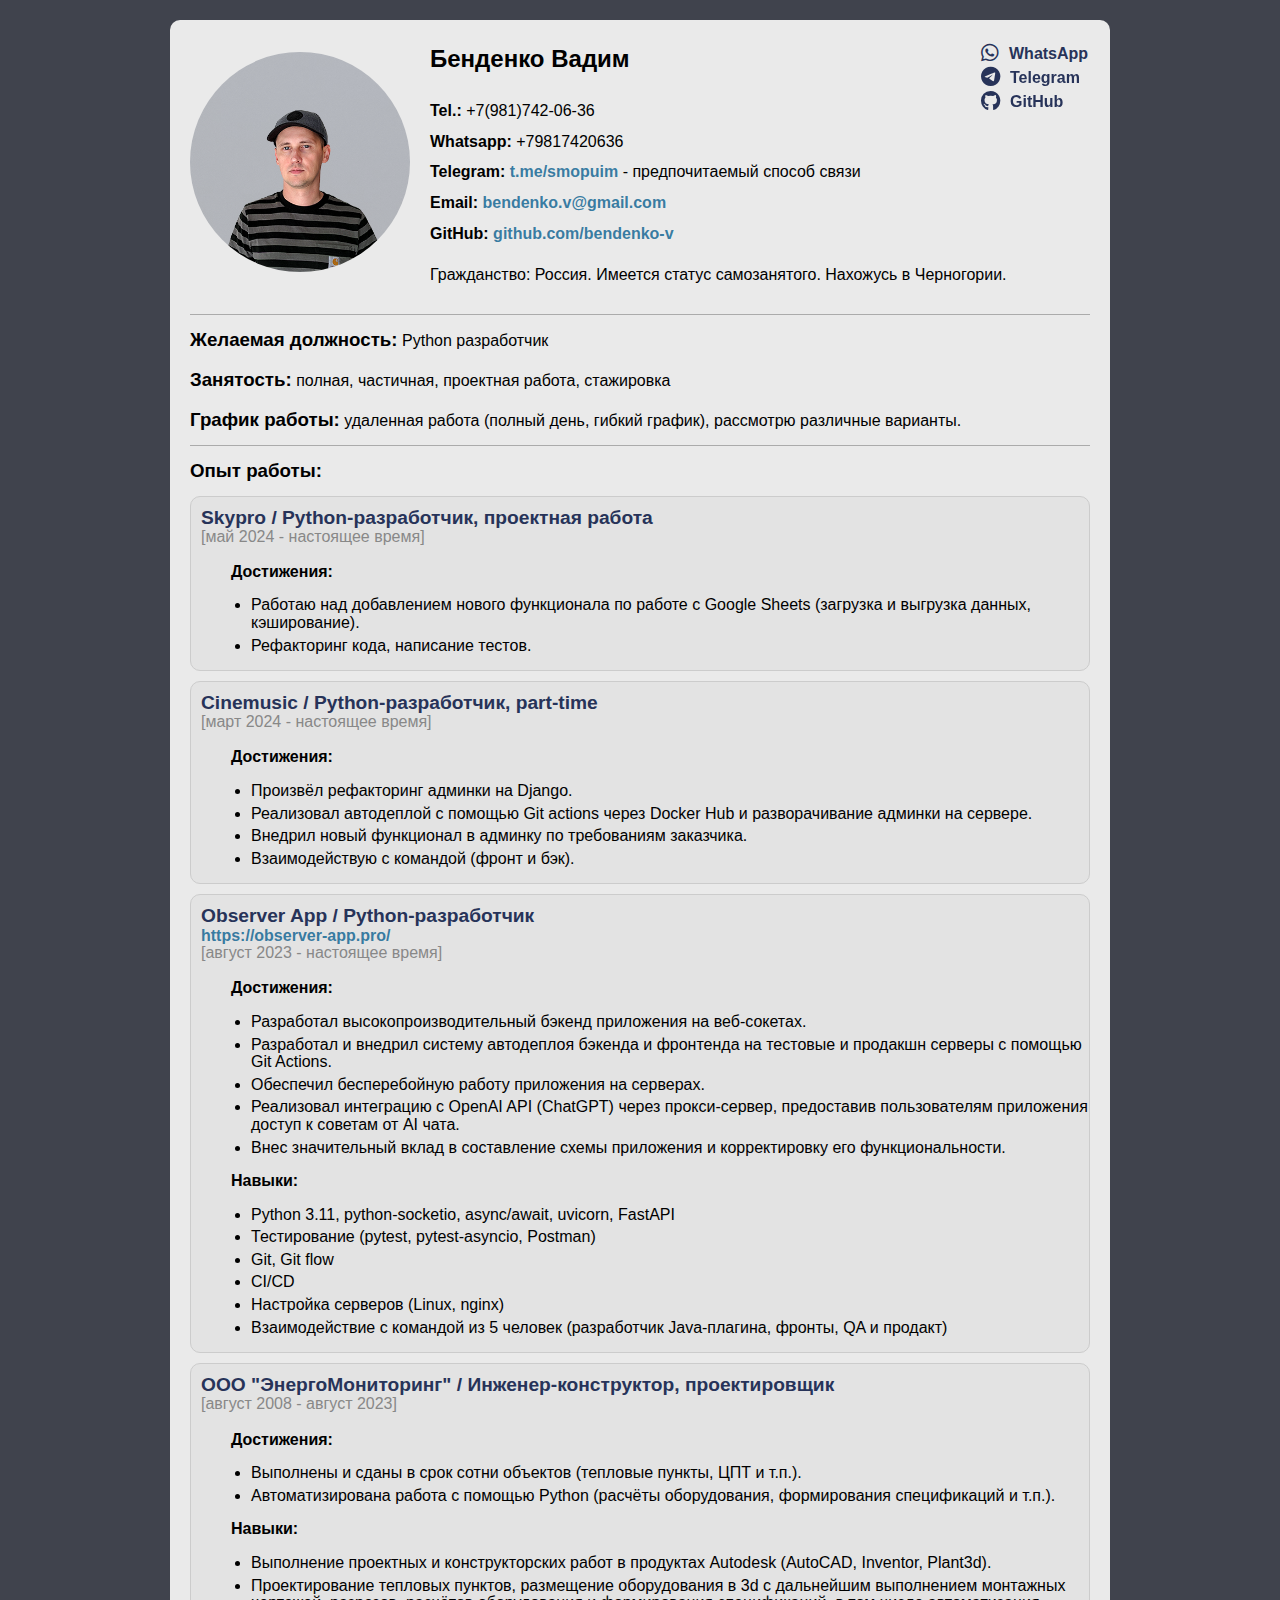
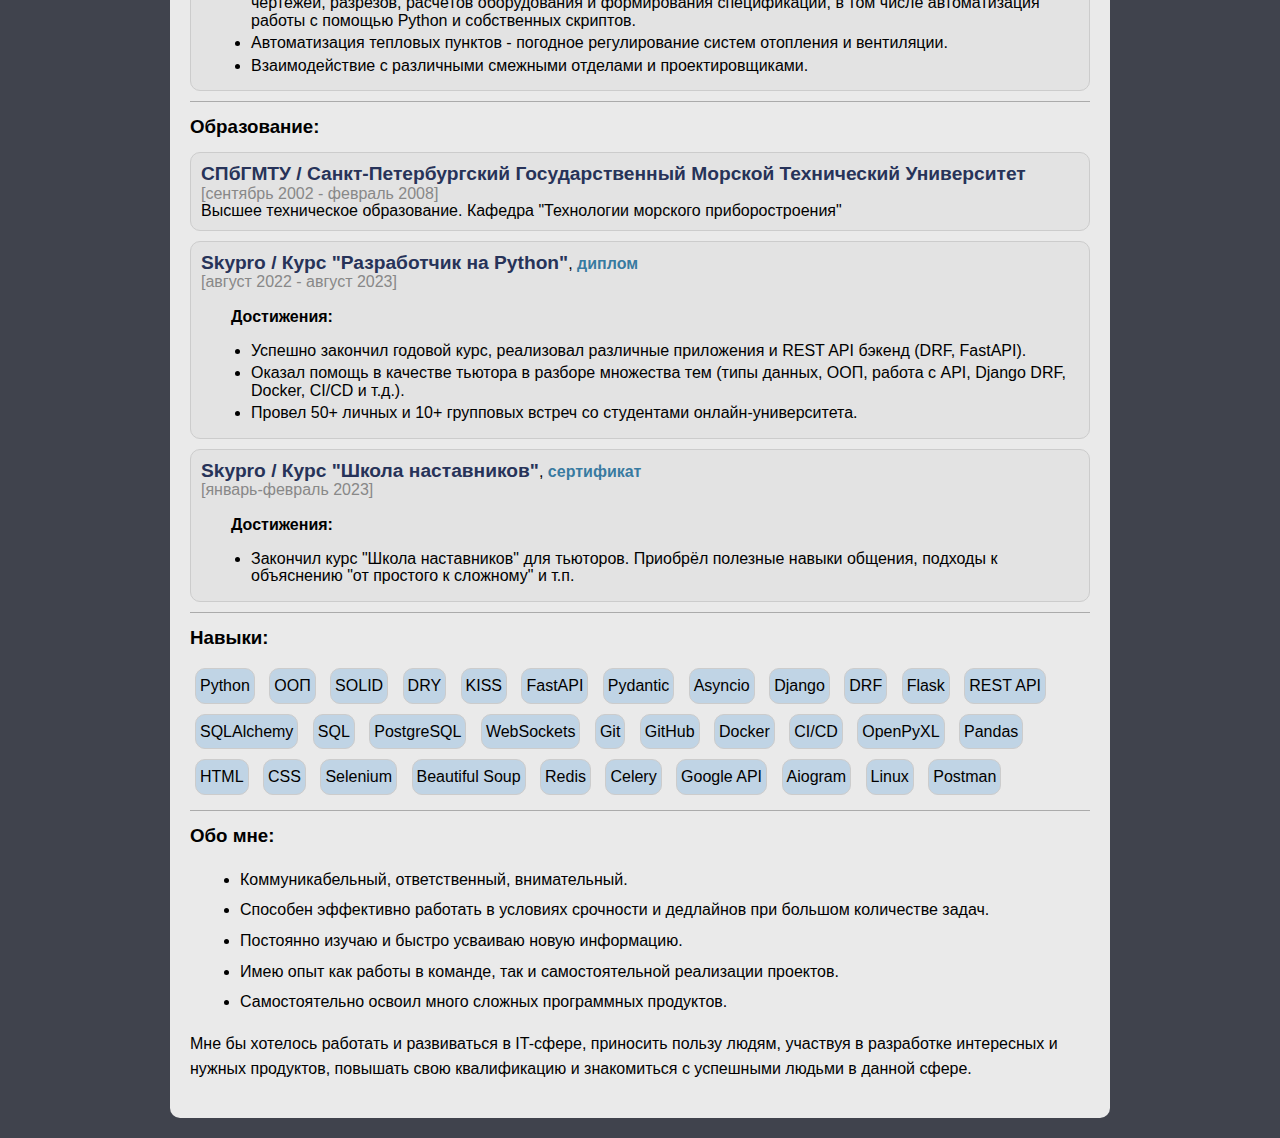
==== commit d20129c8: "CV changed" ====
--- a/index.html
+++ b/index.html
@@ -62,7 +62,27 @@
         <h3>Опыт работы:</h3>
     </div>
     <div class="section vacancy">
-        <span class="company">Observer App / Python-разработчик </span><br>
+        <span class="company">Skypro / Python-разработчик, проектная работа</span><br>
+        <span class="date">[май 2024 - настоящее время]</span><br><br>
+        <span class="bold-text">Достижения:</span>
+        <ul>
+            <li>Работаю над добавлением нового функционала по работе с Google Sheets (загрузка и выгрузка данных, кэширование).</li>
+            <li>Рефакторинг кода, написание тестов.</li>
+        </ul>
+    </div>
+    <div class="section vacancy">
+        <span class="company">Cinemusic / Python-разработчик, part-time</span><br>
+        <span class="date">[март 2024 - настоящее время]</span><br><br>
+        <span class="bold-text">Достижения:</span>
+        <ul>
+            <li>Произвёл рефакторинг админки на Django.</li>
+            <li>Реализовал автодеплой с помощью Git actions через Docker Hub и разворачивание админки на сервере.</li>
+            <li>Внедрил новый функционал в админку по требованиям заказчика.</li>
+            <li>Взаимодействую с командой (фронт и бэк).</li>
+        </ul>
+    </div>
+    <div class="section vacancy">
+        <span class="company">Observer App / Python-разработчик</span><br>
         <a href="https://observer-app.pro/">https://observer-app.pro/</a><br>
         <span class="date">[август 2023 - настоящее время]</span><br><br>
         <span class="bold-text">Достижения:</span>
@@ -154,13 +174,13 @@
         <span class="skill">SOLID</span>
         <span class="skill">DRY</span>
         <span class="skill">KISS</span>
-        <span class="skill">Django</span>
-        <span class="skill">DRF</span>
-        <span class="skill">REST API</span>
         <span class="skill">FastAPI</span>
         <span class="skill">Pydantic</span>
         <span class="skill">Asyncio</span>
+        <span class="skill">Django</span>
+        <span class="skill">DRF</span>
         <span class="skill">Flask</span>
+        <span class="skill">REST API</span>
         <span class="skill">SQLAlchemy</span>
         <span class="skill">SQL</span>
         <span class="skill">PostgreSQL</span>
@@ -177,7 +197,8 @@
         <span class="skill">Beautiful Soup</span>
         <span class="skill">Redis</span>
         <span class="skill">Celery</span>
-        <span class="skill">Telegram API</span>
+        <span class="skill">Google API</span>
+        <span class="skill">Aiogram</span>
         <span class="skill">Linux</span>
         <span class="skill">Postman</span>
     </div>
@@ -188,11 +209,8 @@
             <li>Коммуникабельный, ответственный, внимательный.</li>
             <li>Способен эффективно работать в условиях срочности и дедлайнов при большом количестве задач.</li>
             <li>Постоянно изучаю и быстро усваиваю новую информацию.</li>
-            <li>Имею большой опыт как работы в команде, так и самостоятельной реализации проектов.</li>
-            <li>Являюсь тьютором, в свободное время провожу индивидуальные и групповые встречи, помогаю также не терять
-                мотивацию и достигать целей.
-            </li>
-            <li>За 15 лет работы самостоятельно освоил много сложных программных продуктов.</li>
+            <li>Имею опыт как работы в команде, так и самостоятельной реализации проектов.</li>
+            <li>Самостоятельно освоил много сложных программных продуктов.</li>
         </ul>
         <p>Мне бы хотелось работать и развиваться в IT-сфере, приносить пользу людям, участвуя в разработке интересных и
             нужных продуктов, повышать свою квалификацию и знакомиться с успешными людьми в данной сфере.</p>
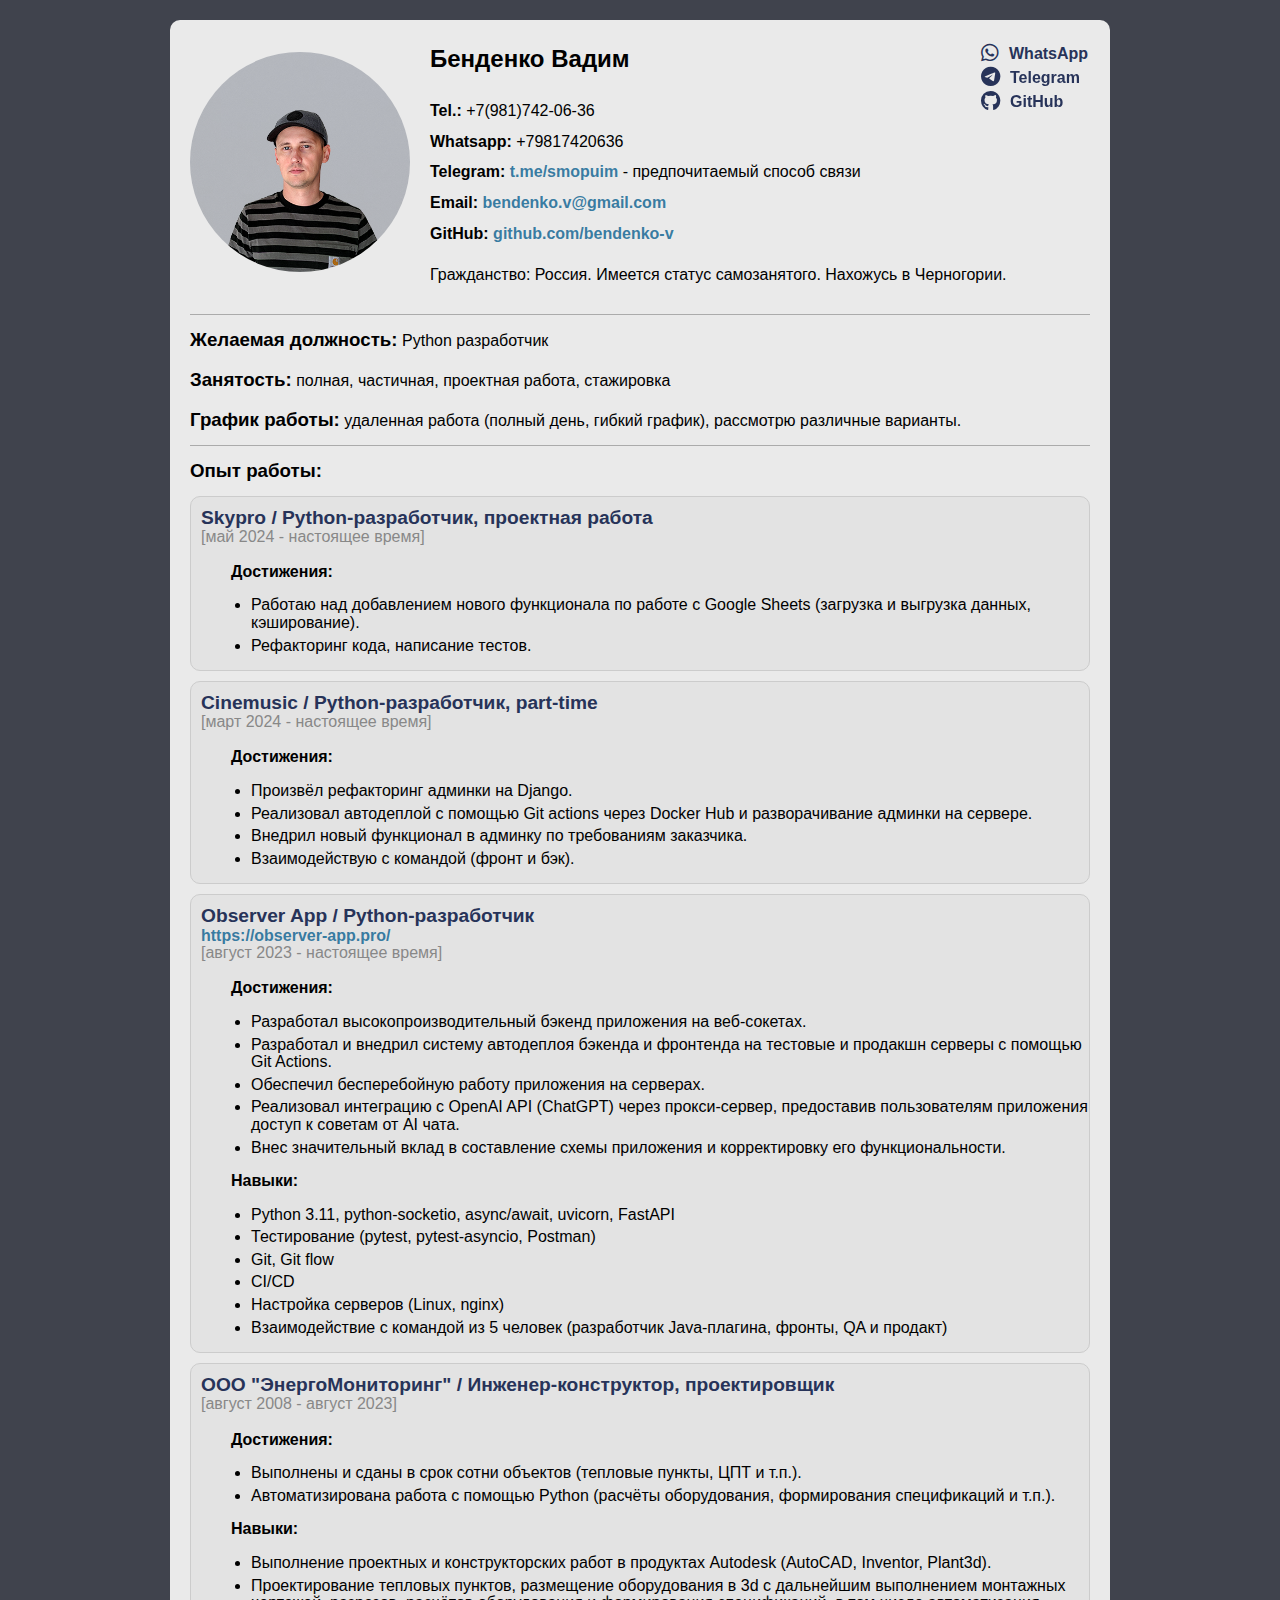
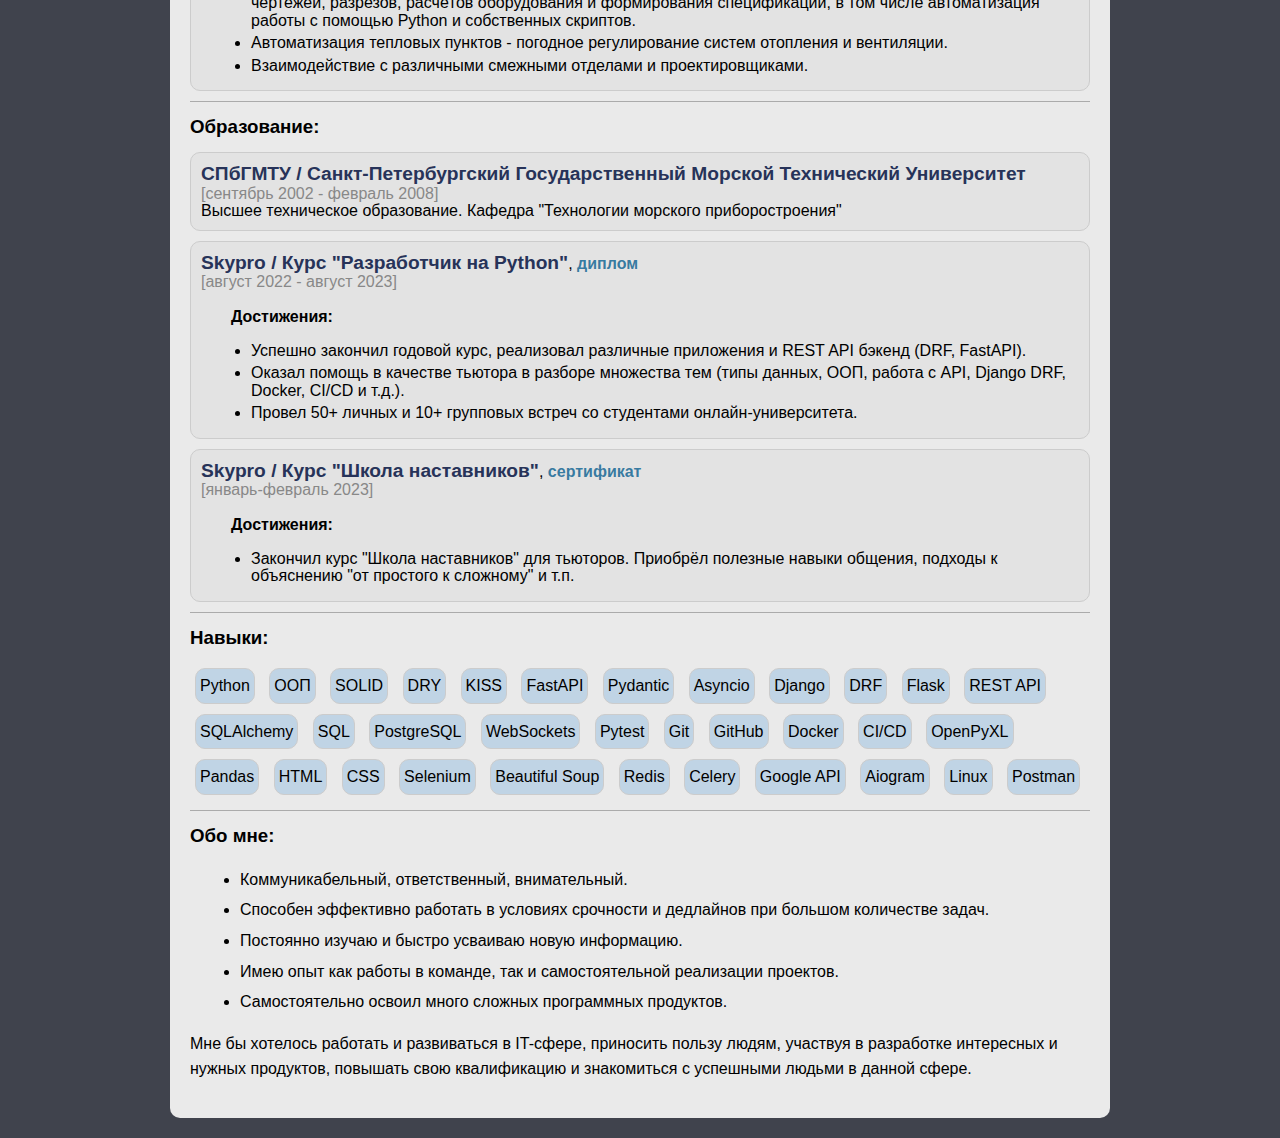
==== commit 055a50a1: "CV changed" ====
--- a/index.html
+++ b/index.html
@@ -3,7 +3,7 @@
 <head>
     <meta charset="UTF-8">
     <meta name="viewport" content="width=device-width, initial-scale=1.0">
-    <link rel="stylesheet" href="https://cdnjs.cloudflare.com/ajax/libs/font-awesome/6.4.2/css/all.min.css">
+    <link rel="stylesheet" href="https://cdnjs.cloudflare.com/ajax/libs/font-awesome/6.5.2/css/all.min.css">
     <link rel="stylesheet" href="static/styles.css">
     <title>Резюме / Вадим Бенденко</title>
 </head>
@@ -185,6 +185,7 @@
         <span class="skill">SQL</span>
         <span class="skill">PostgreSQL</span>
         <span class="skill">WebSockets</span>
+        <span class="skill">Pytest</span>
         <span class="skill">Git</span>
         <span class="skill">GitHub</span>
         <span class="skill">Docker</span>
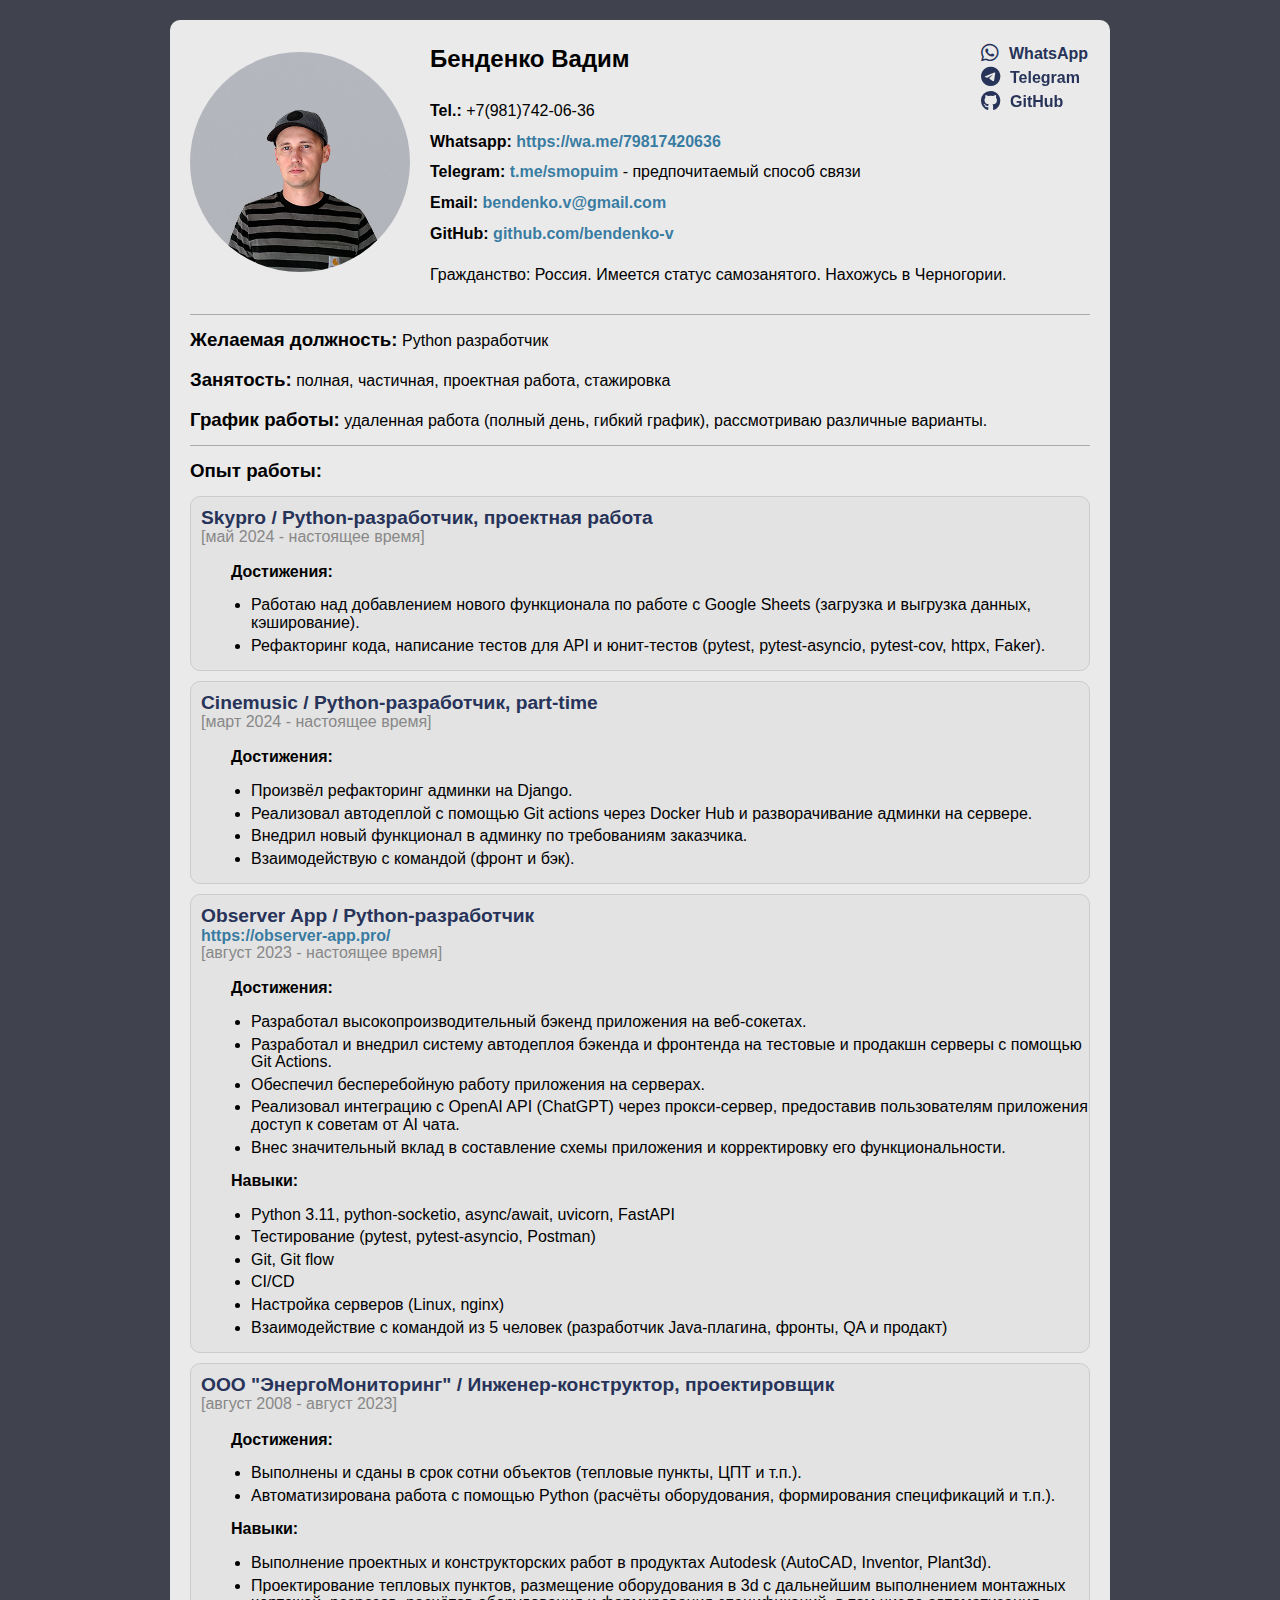
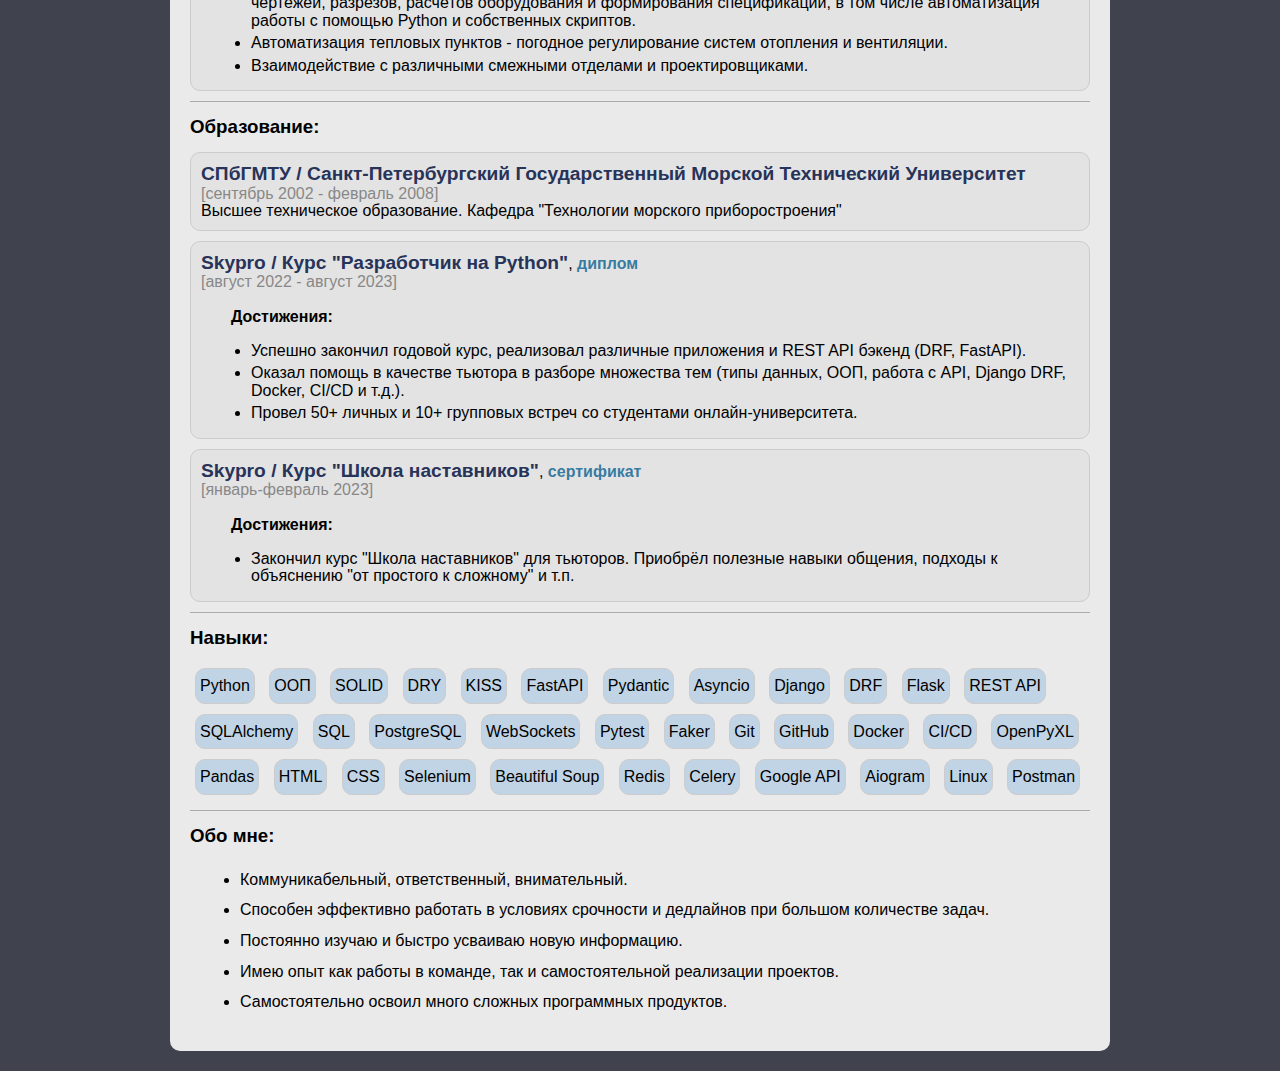
==== commit 5a6a380f: "Some changes" ====
--- a/index.html
+++ b/index.html
@@ -15,7 +15,7 @@
             <h2><strong>Бенденко Вадим</strong></h2>
             <ul class="info">
                 <li><strong>Tel.:</strong> +7(981)742-06-36</li>
-                <li><strong>Whatsapp:</strong> +79817420636</li>
+                <li><strong>Whatsapp:</strong> <a href="https://wa.me/79817420636">https://wa.me/79817420636</a></li>
                 <li><strong>Telegram:</strong> <a href="https://t.me/smopuim">t.me/smopuim</a> - предпочитаемый способ
                     связи
                 </li>
@@ -55,7 +55,7 @@
         <h3>Занятость:</h3> полная, частичная, проектная работа, стажировка
     </div>
     <div class="section">
-        <h3>График работы:</h3> удаленная работа (полный день, гибкий график), рассмотрю различные варианты.
+        <h3>График работы:</h3> удаленная работа (полный день, гибкий график), рассмотриваю различные варианты.
     </div>
     <hr>
     <div class="section">
@@ -67,7 +67,7 @@
         <span class="bold-text">Достижения:</span>
         <ul>
             <li>Работаю над добавлением нового функционала по работе с Google Sheets (загрузка и выгрузка данных, кэширование).</li>
-            <li>Рефакторинг кода, написание тестов.</li>
+            <li>Рефакторинг кода, написание тестов для API и юнит-тестов (pytest, pytest-asyncio, pytest-cov, httpx, Faker).</li>
         </ul>
     </div>
     <div class="section vacancy">
@@ -186,6 +186,7 @@
         <span class="skill">PostgreSQL</span>
         <span class="skill">WebSockets</span>
         <span class="skill">Pytest</span>
+        <span class="skill">Faker</span>
         <span class="skill">Git</span>
         <span class="skill">GitHub</span>
         <span class="skill">Docker</span>
@@ -213,8 +214,6 @@
             <li>Имею опыт как работы в команде, так и самостоятельной реализации проектов.</li>
             <li>Самостоятельно освоил много сложных программных продуктов.</li>
         </ul>
-        <p>Мне бы хотелось работать и развиваться в IT-сфере, приносить пользу людям, участвуя в разработке интересных и
-            нужных продуктов, повышать свою квалификацию и знакомиться с успешными людьми в данной сфере.</p>
     </div>
 </div>
 </body>
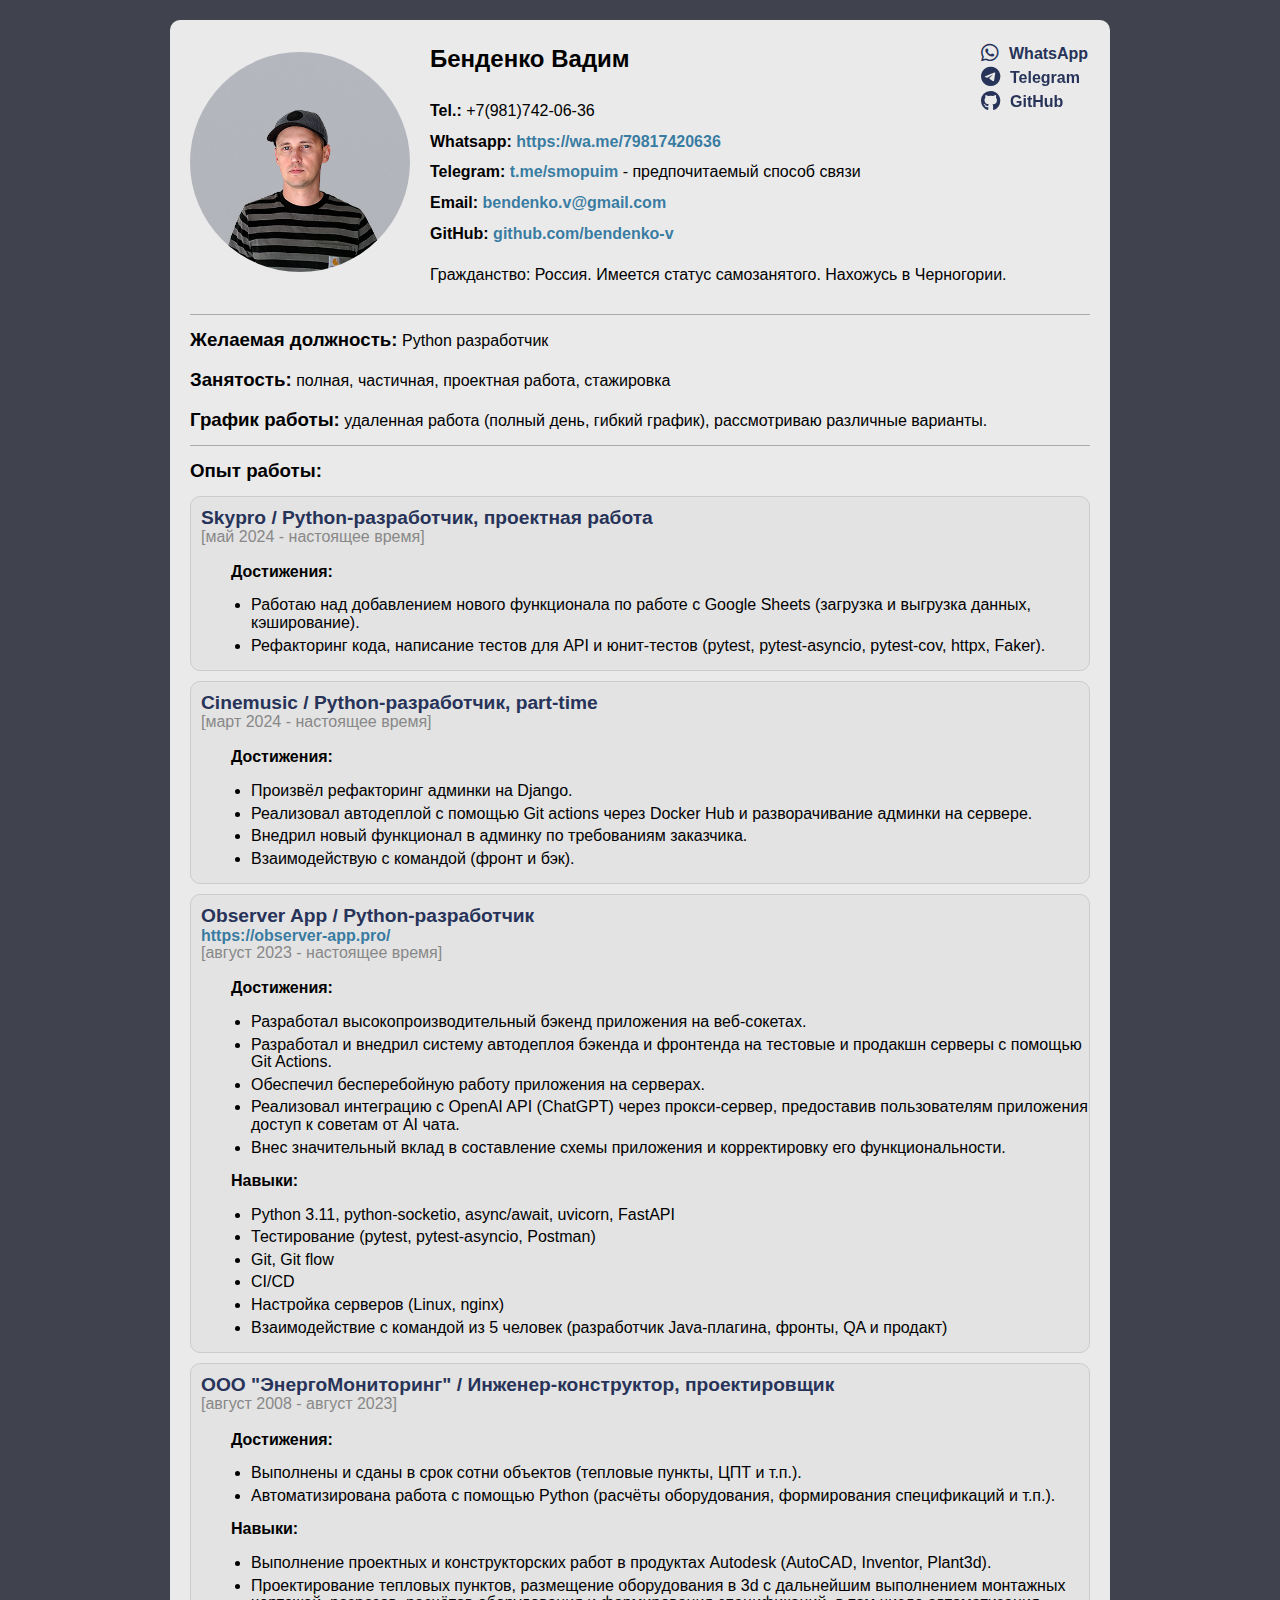
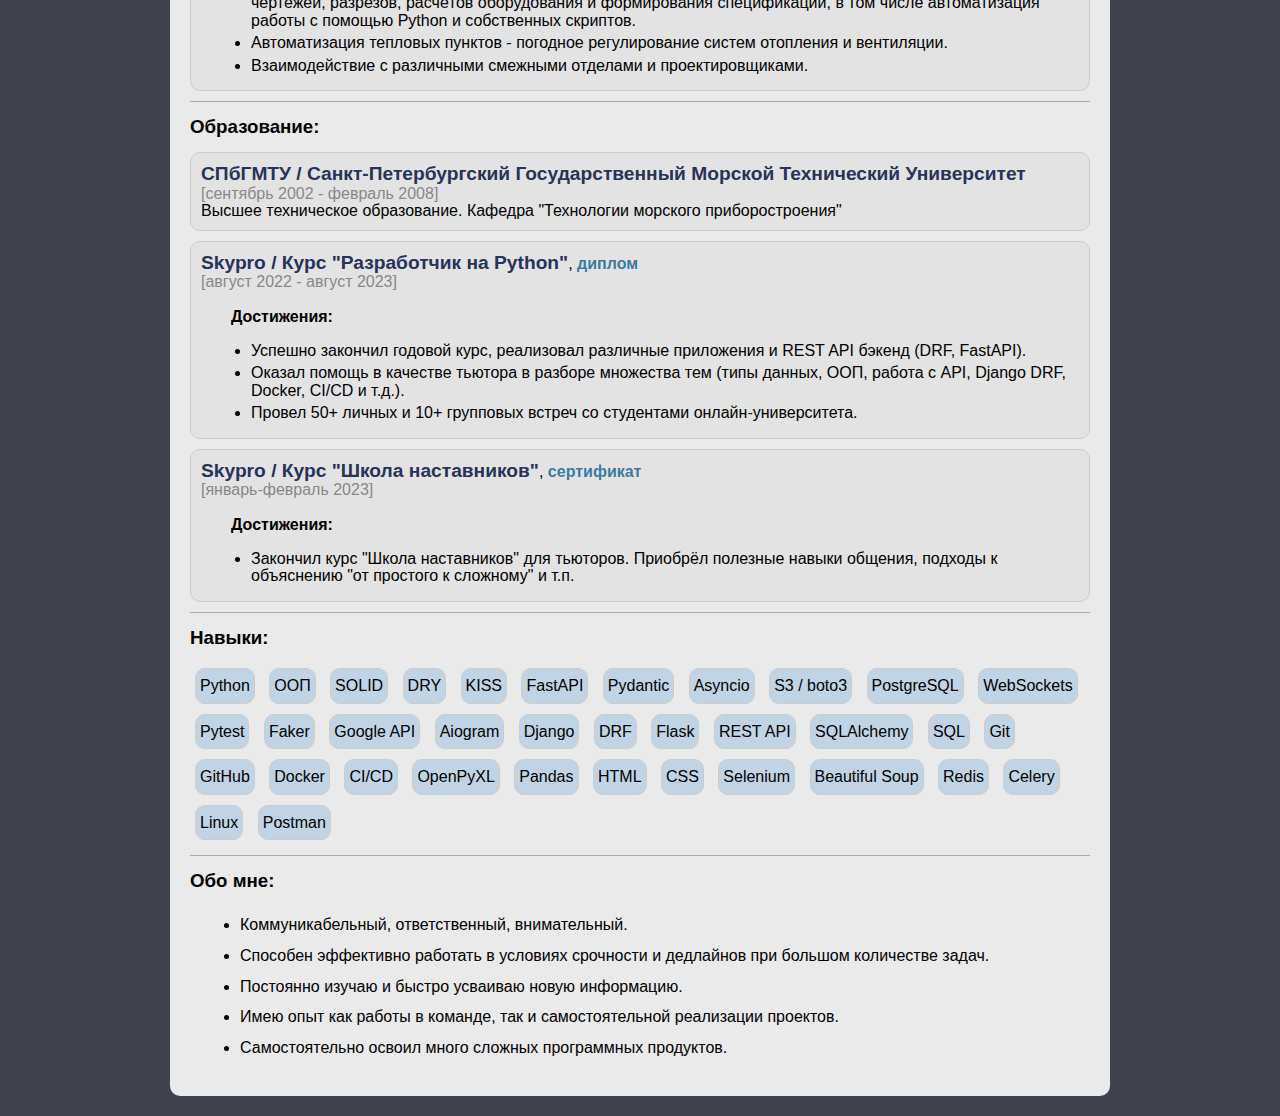
==== commit 0c956078: "Some changes" ====
--- a/index.html
+++ b/index.html
@@ -66,8 +66,12 @@
         <span class="date">[май 2024 - настоящее время]</span><br><br>
         <span class="bold-text">Достижения:</span>
         <ul>
-            <li>Работаю над добавлением нового функционала по работе с Google Sheets (загрузка и выгрузка данных, кэширование).</li>
-            <li>Рефакторинг кода, написание тестов для API и юнит-тестов (pytest, pytest-asyncio, pytest-cov, httpx, Faker).</li>
+            <li>Работаю над добавлением нового функционала по работе с Google Sheets (загрузка и выгрузка данных,
+                кэширование).
+            </li>
+            <li>Рефакторинг кода, написание тестов для API и юнит-тестов (pytest, pytest-asyncio, pytest-cov, httpx,
+                Faker).
+            </li>
         </ul>
     </div>
     <div class="section vacancy">
@@ -177,16 +181,19 @@
         <span class="skill">FastAPI</span>
         <span class="skill">Pydantic</span>
         <span class="skill">Asyncio</span>
+        <span class="skill">S3 / boto3</span>
+        <span class="skill">PostgreSQL</span>
+        <span class="skill">WebSockets</span>
+        <span class="skill">Pytest</span>
+        <span class="skill">Faker</span>
+        <span class="skill">Google API</span>
+        <span class="skill">Aiogram</span>
         <span class="skill">Django</span>
         <span class="skill">DRF</span>
         <span class="skill">Flask</span>
         <span class="skill">REST API</span>
         <span class="skill">SQLAlchemy</span>
         <span class="skill">SQL</span>
-        <span class="skill">PostgreSQL</span>
-        <span class="skill">WebSockets</span>
-        <span class="skill">Pytest</span>
-        <span class="skill">Faker</span>
         <span class="skill">Git</span>
         <span class="skill">GitHub</span>
         <span class="skill">Docker</span>
@@ -199,8 +206,6 @@
         <span class="skill">Beautiful Soup</span>
         <span class="skill">Redis</span>
         <span class="skill">Celery</span>
-        <span class="skill">Google API</span>
-        <span class="skill">Aiogram</span>
         <span class="skill">Linux</span>
         <span class="skill">Postman</span>
     </div>
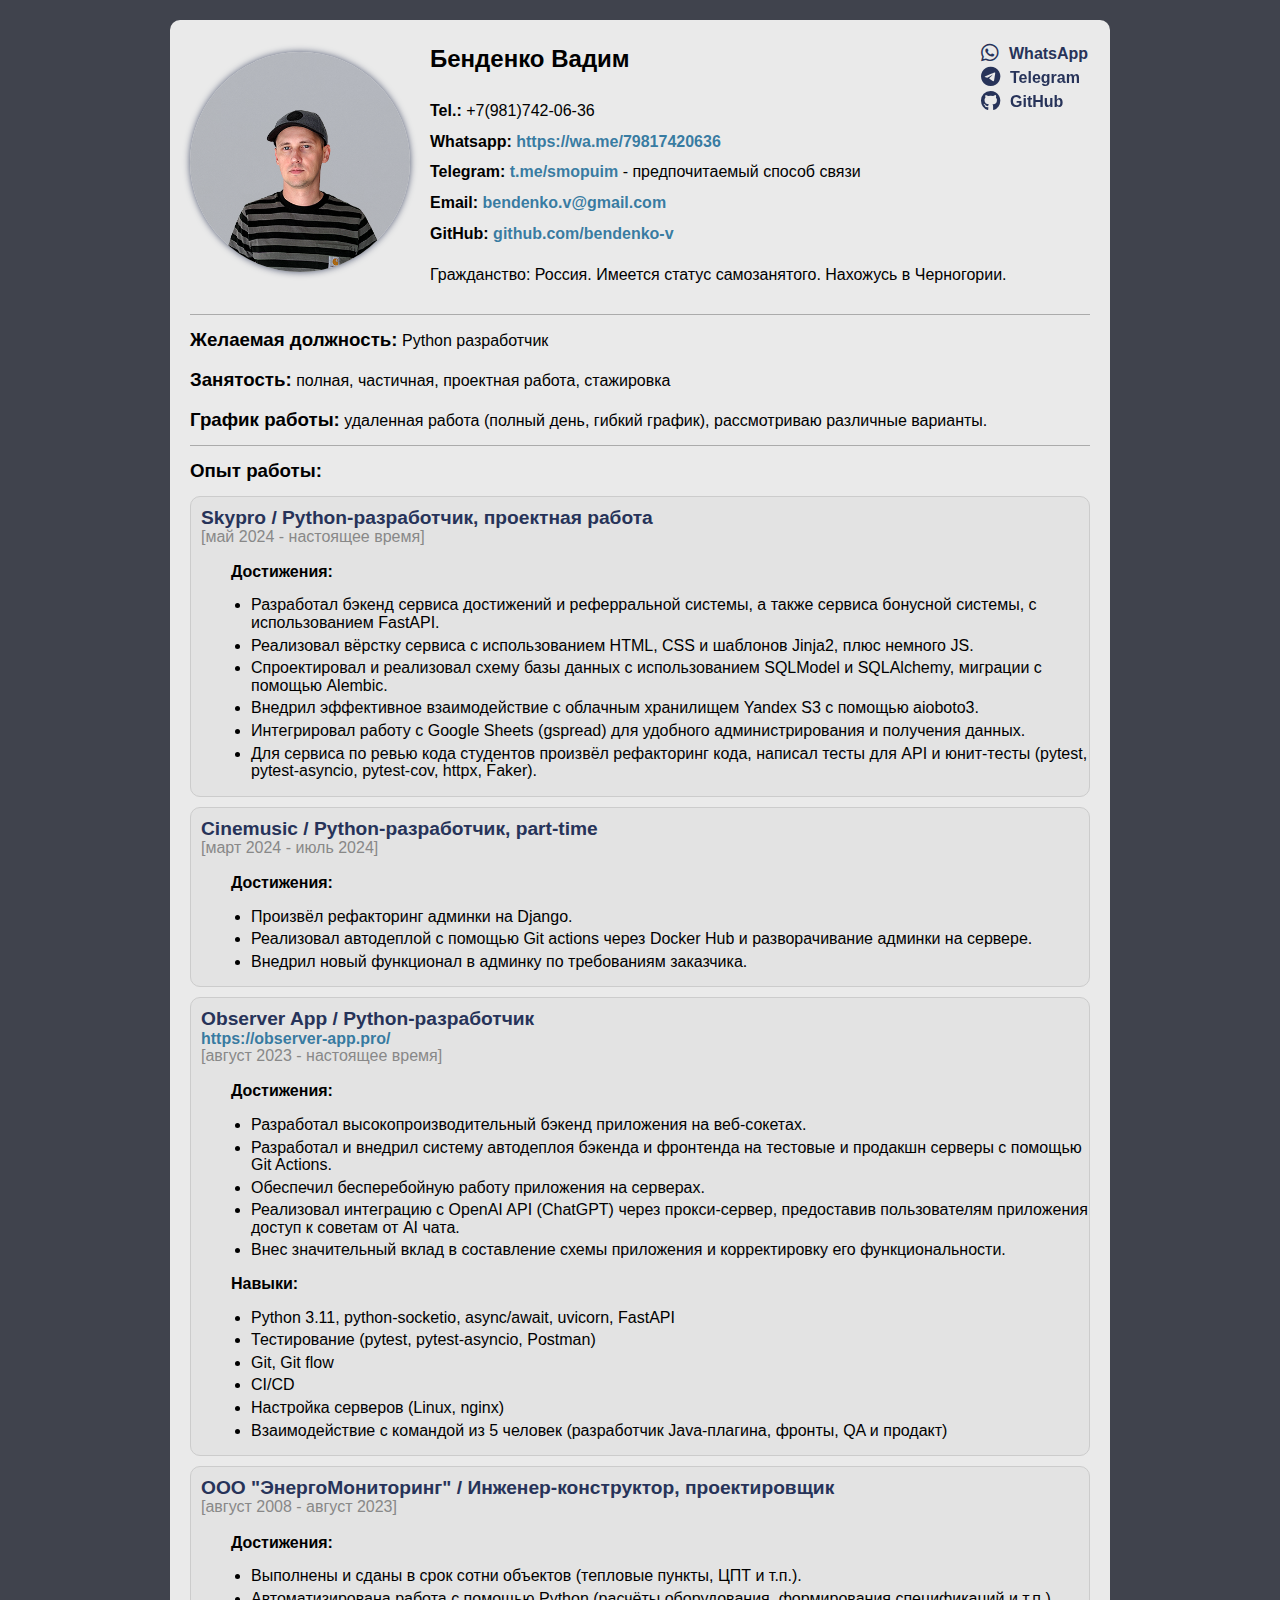
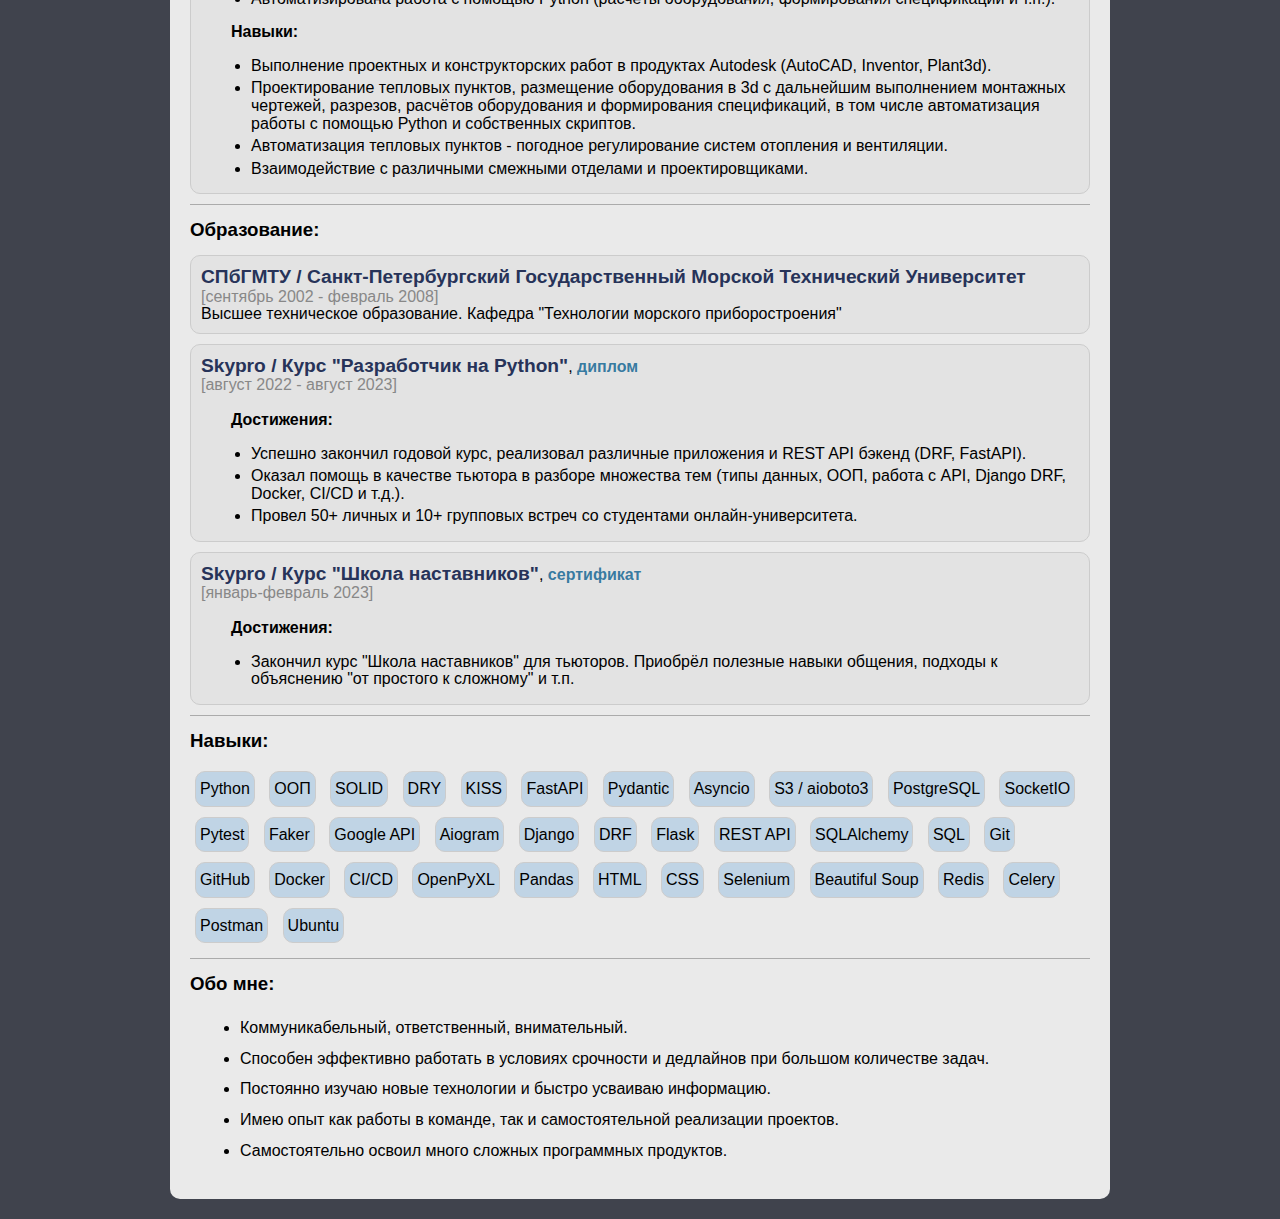
==== commit 943a6d18: "Update CV" ====
--- a/index.html
+++ b/index.html
@@ -10,7 +10,7 @@
 <body>
 <div class="container">
     <div class="profile">
-        <img src="ava.png">
+        <img src="ava.png" alt="">
         <div class="contact">
             <h2><strong>Бенденко Вадим</strong></h2>
             <ul class="info">
@@ -66,23 +66,37 @@
         <span class="date">[май 2024 - настоящее время]</span><br><br>
         <span class="bold-text">Достижения:</span>
         <ul>
-            <li>Работаю над добавлением нового функционала по работе с Google Sheets (загрузка и выгрузка данных,
-                кэширование).
-            </li>
-            <li>Рефакторинг кода, написание тестов для API и юнит-тестов (pytest, pytest-asyncio, pytest-cov, httpx,
-                Faker).
+            <li>
+                Разработал бэкенд сервиса достижений и реферральной системы, а также сервиса бонусной системы, с
+                использованием FastAPI.
+            </li>
+            <li>
+                Реализовал вёрстку сервиса с использованием HTML, CSS и шаблонов Jinja2, плюс немного JS.
+            </li>
+            <li>
+                Спроектировал и реализовал схему базы данных с использованием SQLModel и SQLAlchemy, миграции с помощью
+                Alembic.
+            </li>
+            <li>
+                Внедрил эффективное взаимодействие с облачным хранилищем Yandex S3 с помощью aioboto3.
+            </li>
+            <li>
+                Интегрировал работу с Google Sheets (gspread) для удобного администрирования и получения данных.
+            </li>
+            <li>
+                Для сервиса по ревью кода студентов произвёл рефакторинг кода, написал тесты для API и юнит-тесты
+                (pytest, pytest-asyncio, pytest-cov, httpx, Faker).
             </li>
         </ul>
     </div>
     <div class="section vacancy">
         <span class="company">Cinemusic / Python-разработчик, part-time</span><br>
-        <span class="date">[март 2024 - настоящее время]</span><br><br>
+        <span class="date">[март 2024 - июль 2024]</span><br><br>
         <span class="bold-text">Достижения:</span>
         <ul>
             <li>Произвёл рефакторинг админки на Django.</li>
             <li>Реализовал автодеплой с помощью Git actions через Docker Hub и разворачивание админки на сервере.</li>
             <li>Внедрил новый функционал в админку по требованиям заказчика.</li>
-            <li>Взаимодействую с командой (фронт и бэк).</li>
         </ul>
     </div>
     <div class="section vacancy">
@@ -181,9 +195,9 @@
         <span class="skill">FastAPI</span>
         <span class="skill">Pydantic</span>
         <span class="skill">Asyncio</span>
-        <span class="skill">S3 / boto3</span>
+        <span class="skill">S3 / aioboto3</span>
         <span class="skill">PostgreSQL</span>
-        <span class="skill">WebSockets</span>
+        <span class="skill">SocketIO</span>
         <span class="skill">Pytest</span>
         <span class="skill">Faker</span>
         <span class="skill">Google API</span>
@@ -206,8 +220,8 @@
         <span class="skill">Beautiful Soup</span>
         <span class="skill">Redis</span>
         <span class="skill">Celery</span>
-        <span class="skill">Linux</span>
         <span class="skill">Postman</span>
+        <span class="skill">Ubuntu</span>
     </div>
     <hr>
     <div class="section">
@@ -215,7 +229,7 @@
         <ul>
             <li>Коммуникабельный, ответственный, внимательный.</li>
             <li>Способен эффективно работать в условиях срочности и дедлайнов при большом количестве задач.</li>
-            <li>Постоянно изучаю и быстро усваиваю новую информацию.</li>
+            <li>Постоянно изучаю новые технологии и быстро усваиваю информацию.</li>
             <li>Имею опыт как работы в команде, так и самостоятельной реализации проектов.</li>
             <li>Самостоятельно освоил много сложных программных продуктов.</li>
         </ul>
--- a/static/styles.css
+++ b/static/styles.css
@@ -42,6 +42,12 @@
     height: 220px;
     border-radius: 50%;
     margin-right: 20px;
+    box-shadow: 0 0 7px rgb(79, 87, 112);
+    transition: filter 0.3s;
+}
+
+.profile img:hover {
+    filter: drop-shadow(2px 2px 5px rgba(75, 75, 75, 0.5));
 }
 
 .contact {
